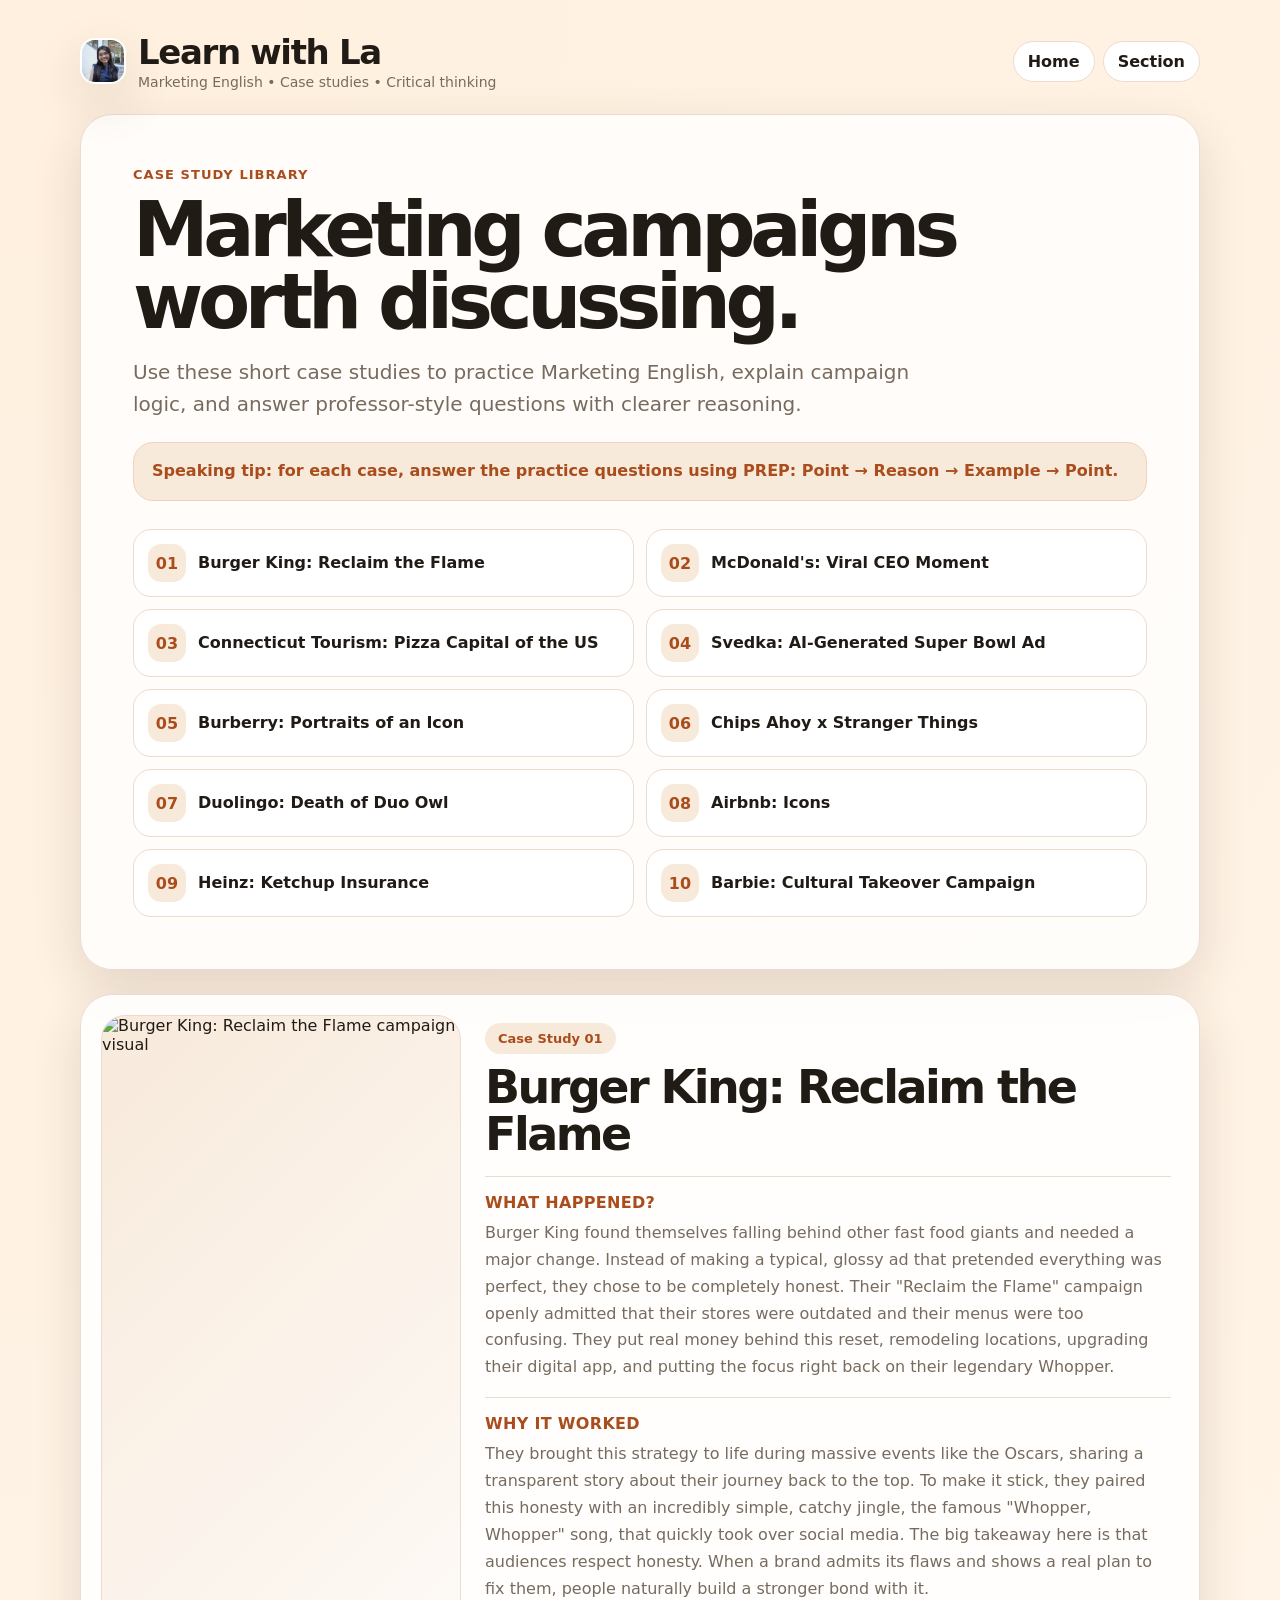
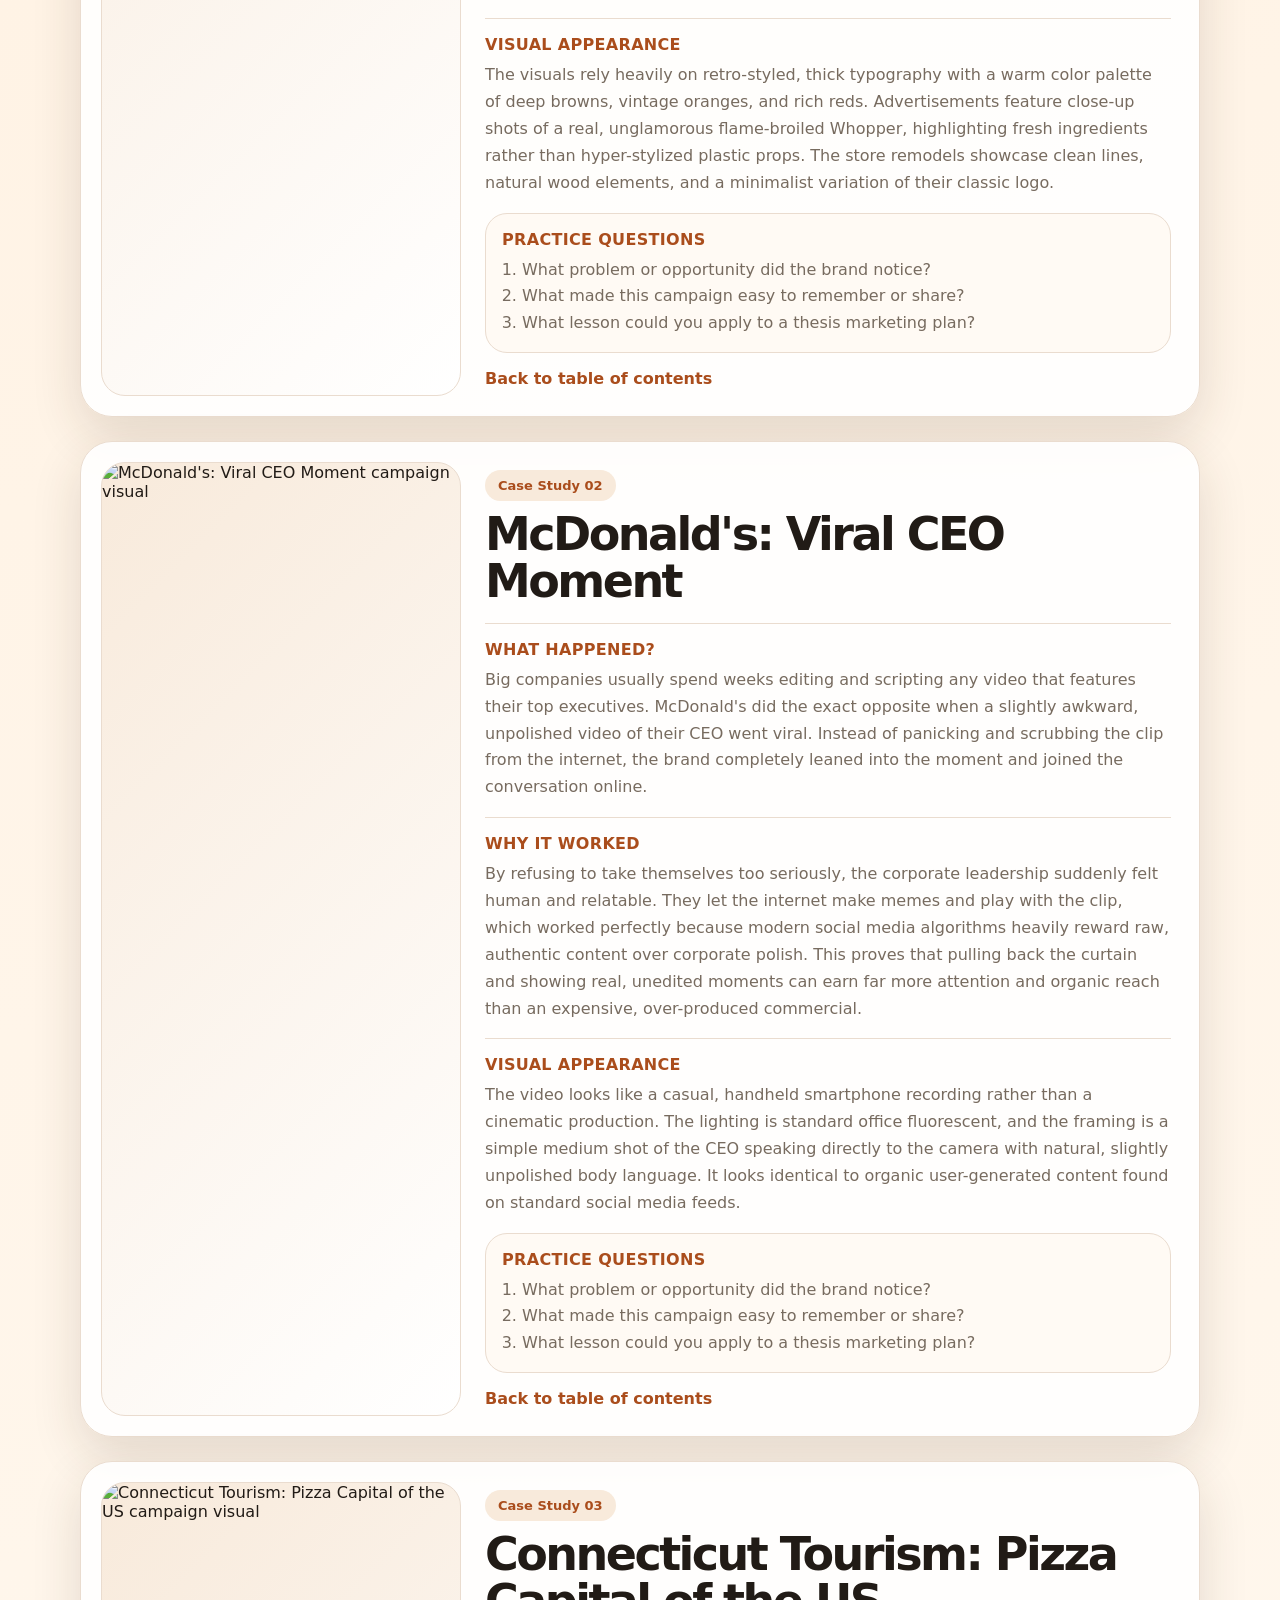
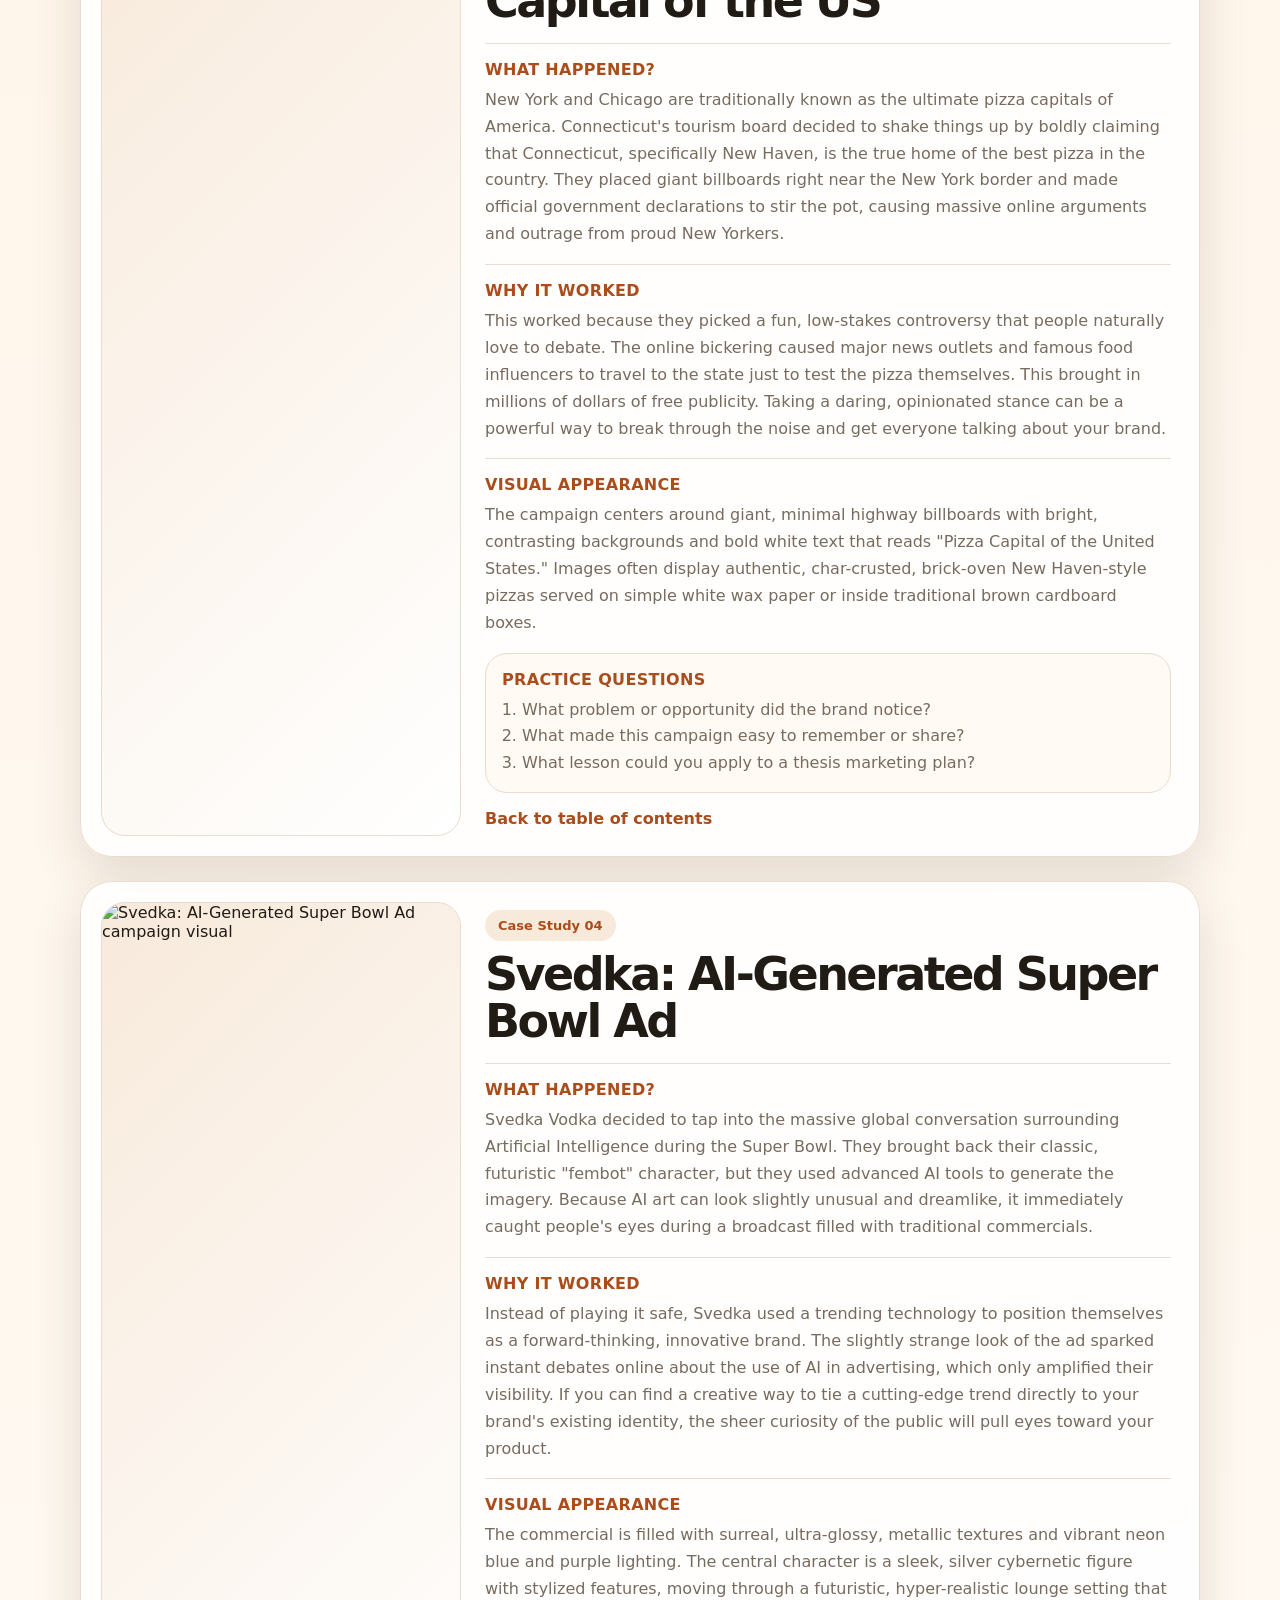
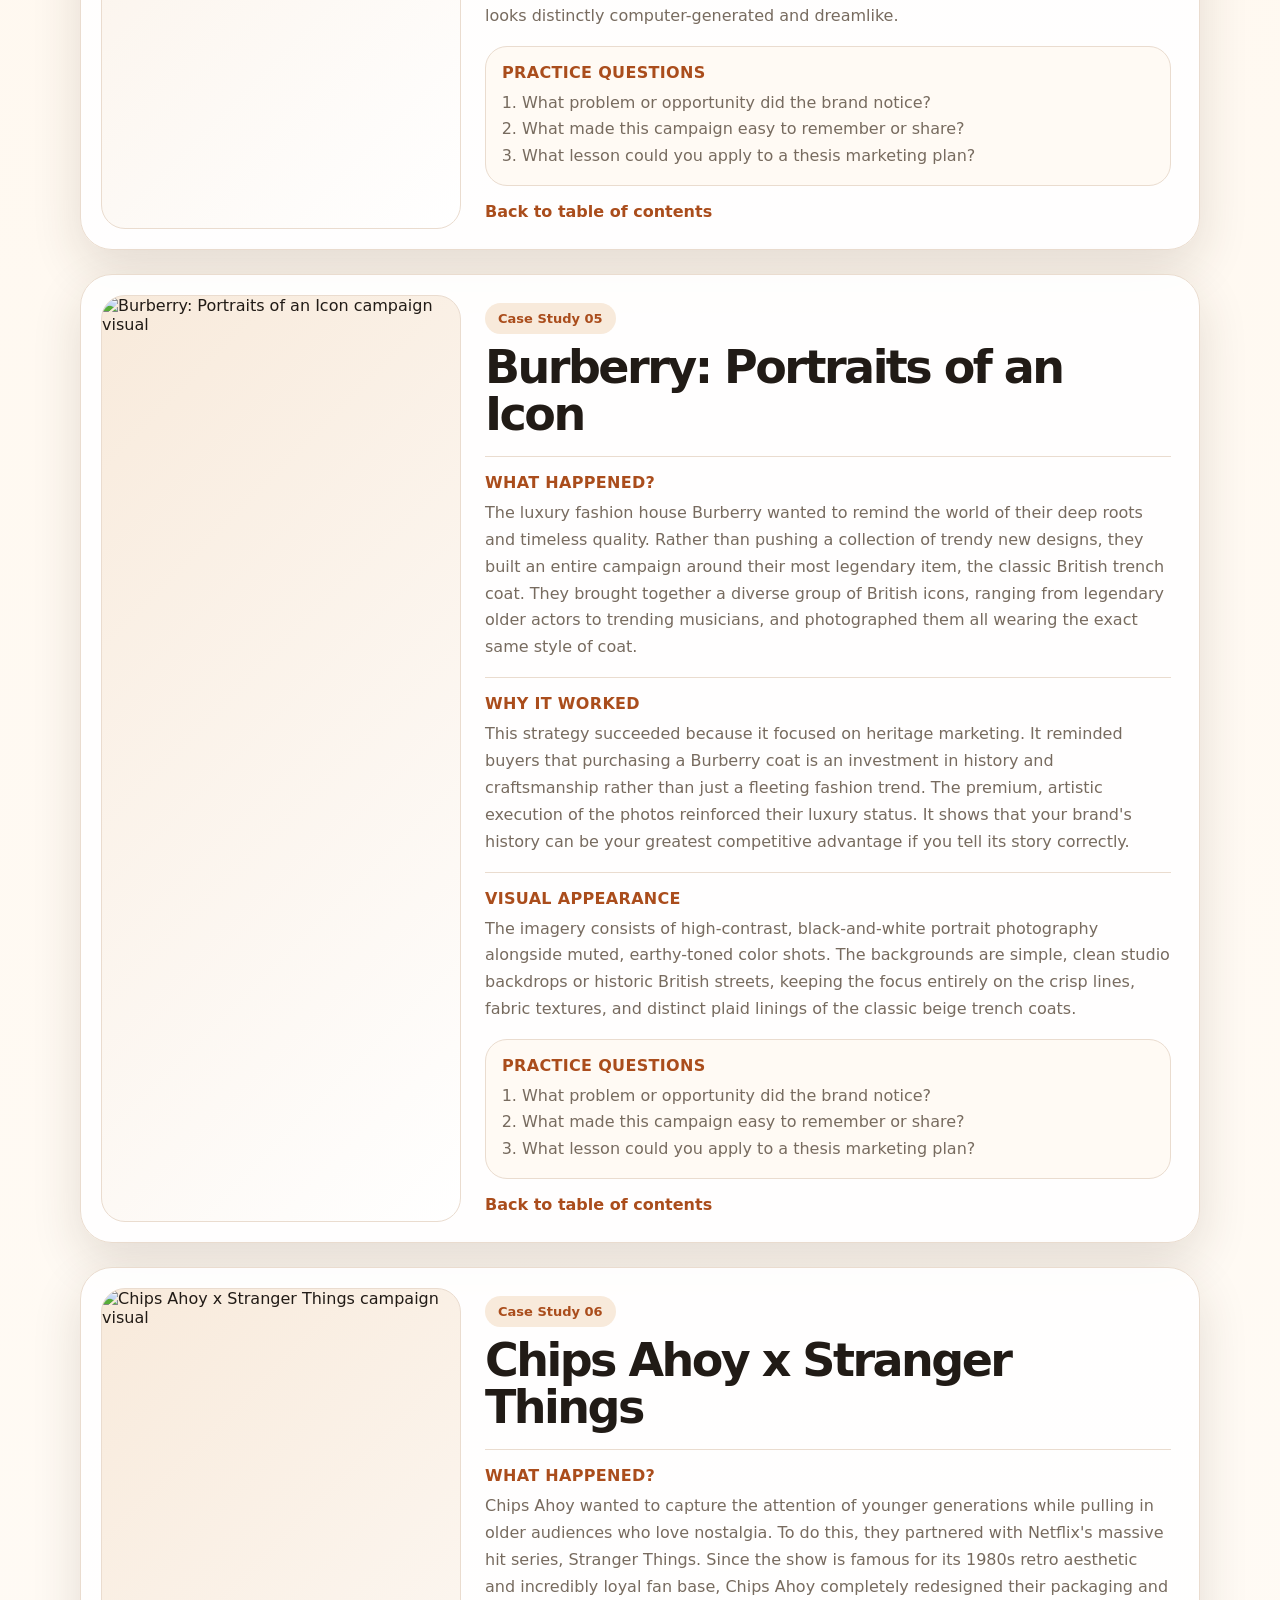
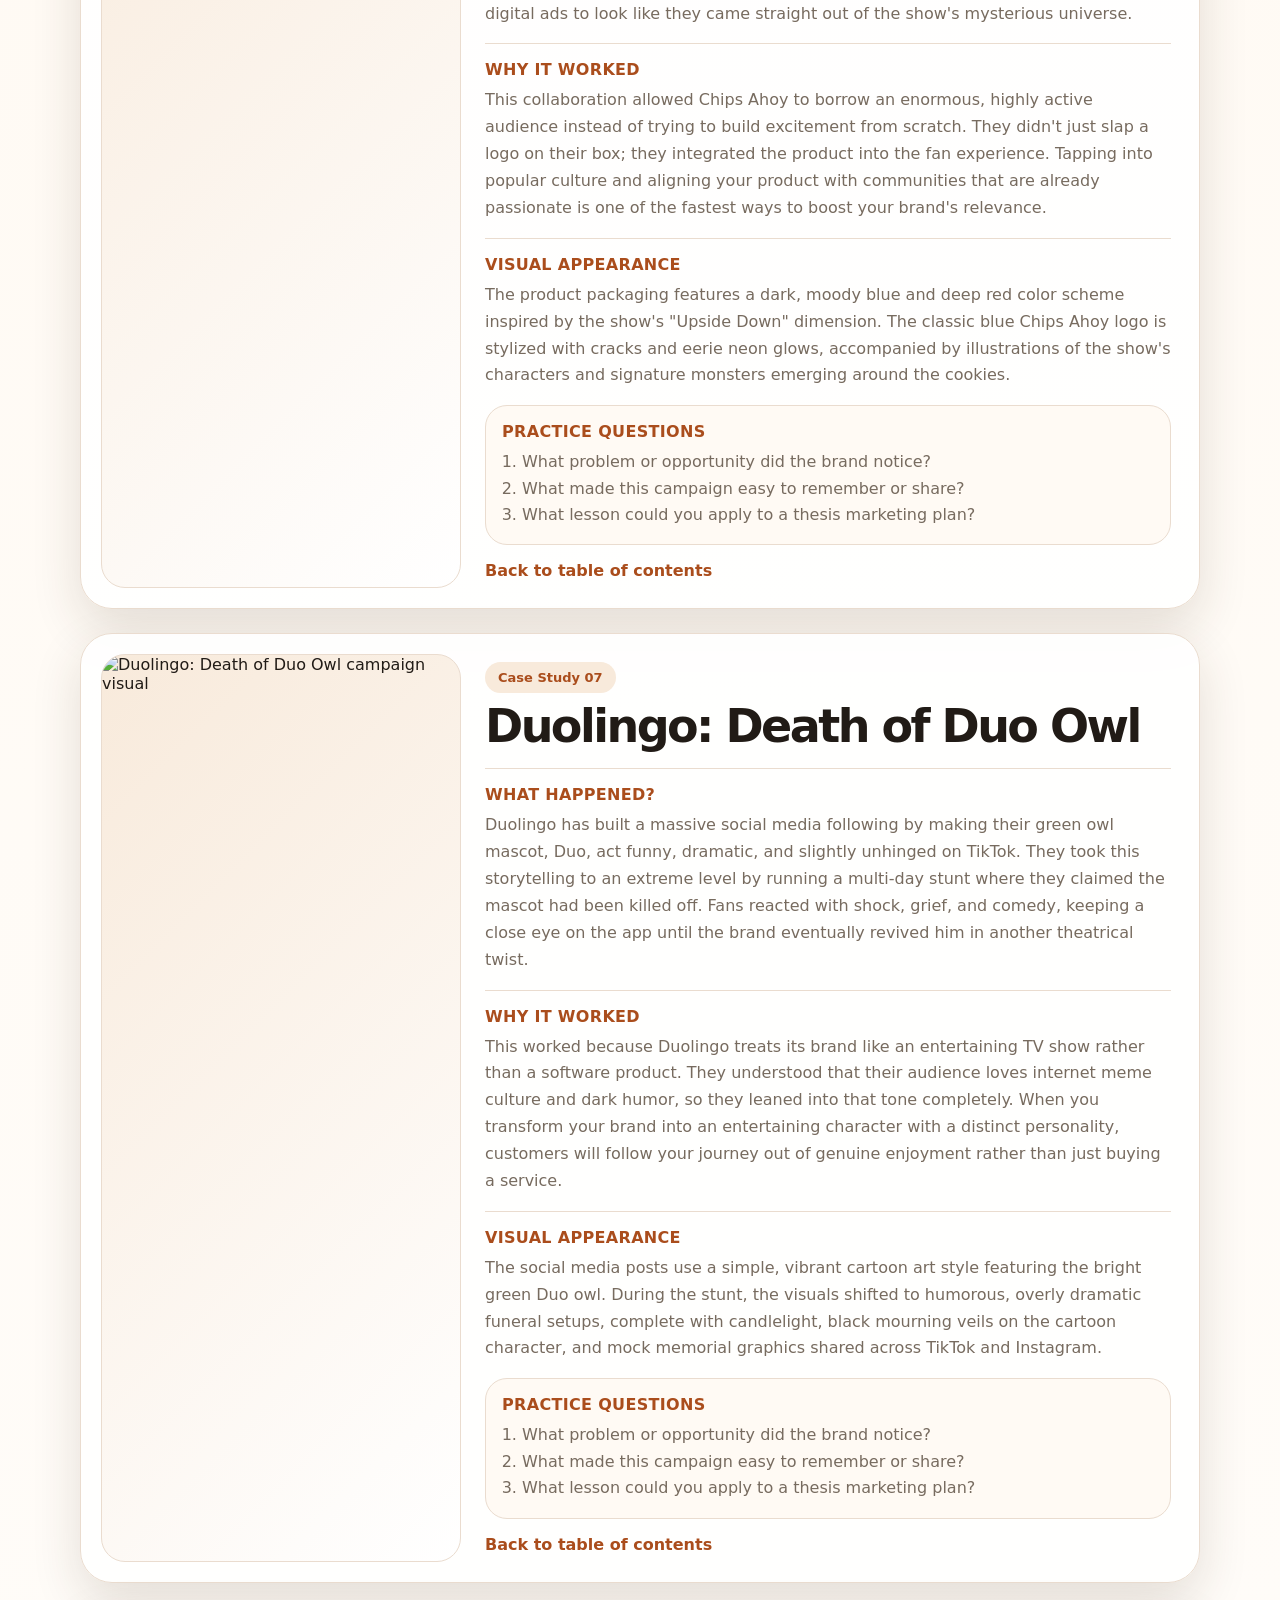
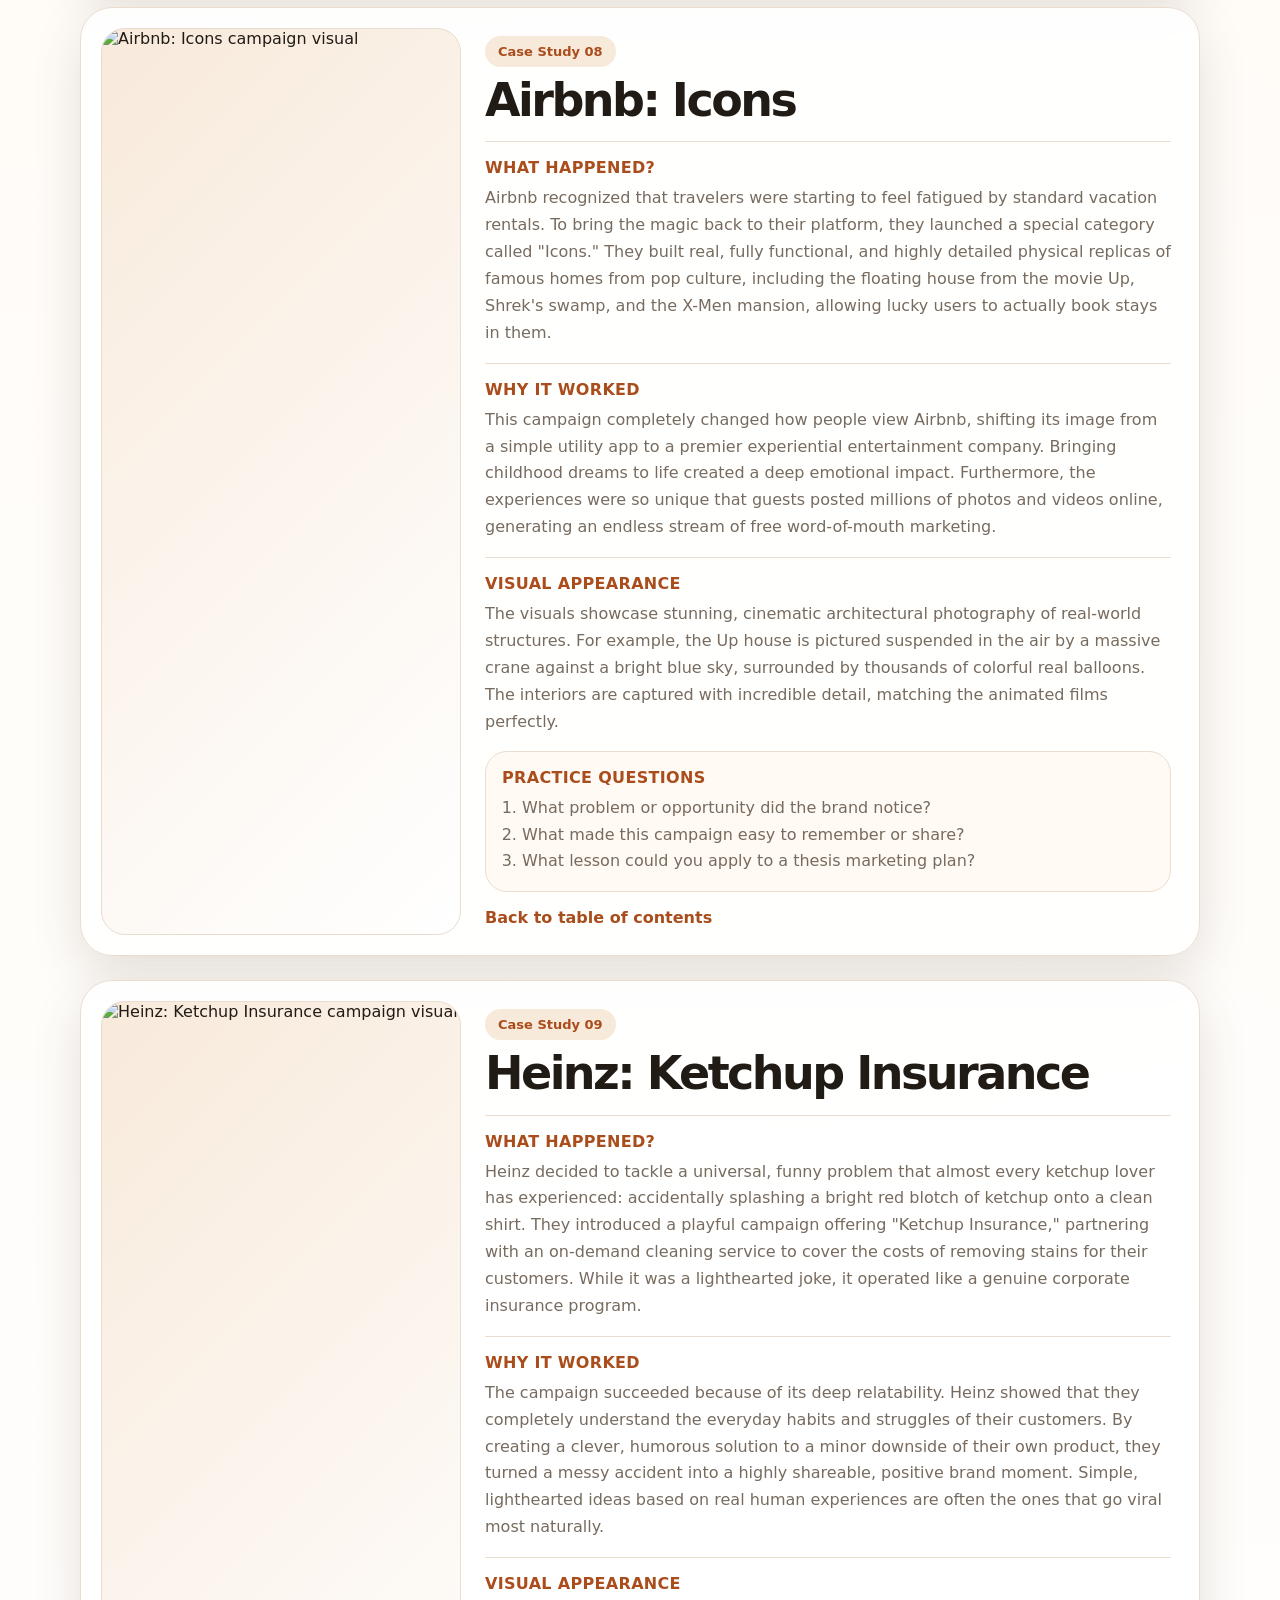
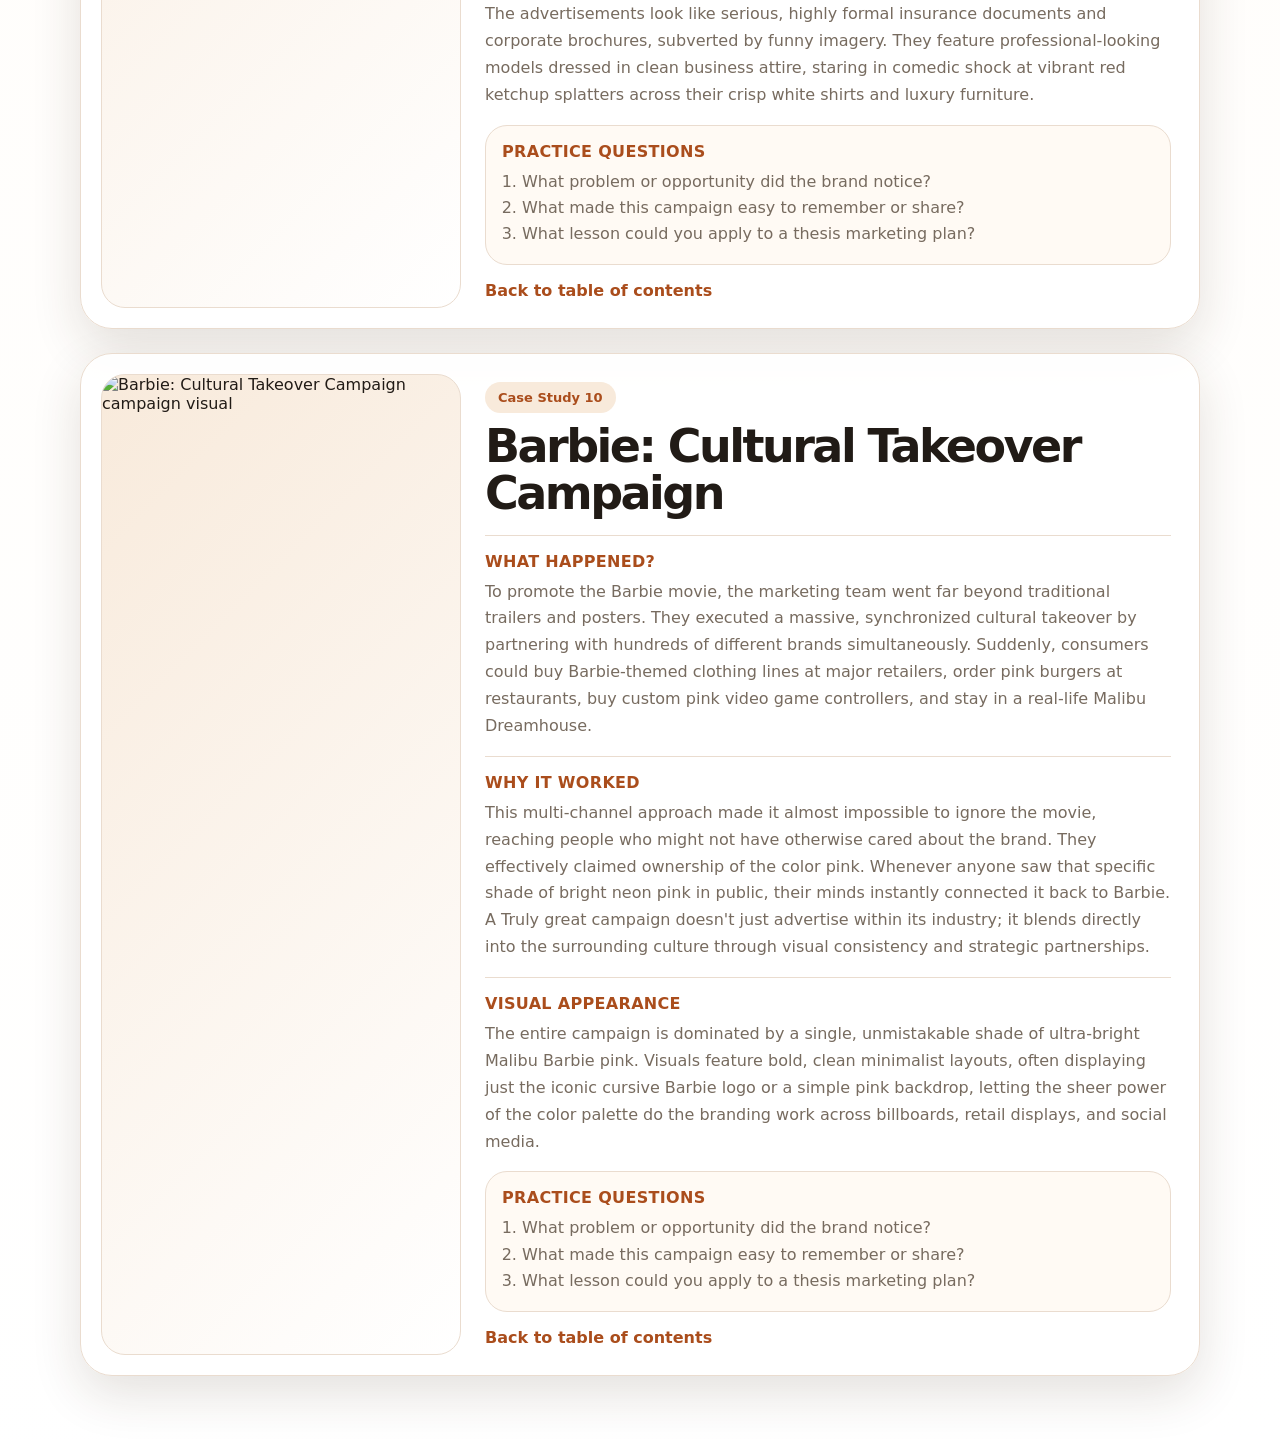
==== casestudy.html @ 6bad89d5 "Add files via upload" ====
<!DOCTYPE html>
<html lang="en">
<head>
  <meta charset="UTF-8" />
  <meta name="viewport" content="width=device-width, initial-scale=1.0" />
  <title>Marketing Campaign Case Studies | Learn with La</title>
  <meta name="description" content="Ten simple marketing campaign case studies for Marketing English, critical thinking, and thesis discussion practice." />
  <meta property="og:title" content="Marketing Campaign Case Studies" />
  <meta property="og:description" content="Ten simple marketing campaign case studies for Marketing English and thesis discussion practice." />
  <meta property="og:type" content="website" />
  <meta property="og:url" content="https://learnwithla.github.io/marketing-thesis-training/casestudy.html" />
  <meta property="og:image" content="https://learnwithla.github.io/marketing-thesis-training/og-image.png" />
  <meta name="twitter:card" content="summary_large_image" />
  <meta name="twitter:title" content="Marketing Campaign Case Studies" />
  <meta name="twitter:description" content="Ten simple marketing campaign case studies for Marketing English and thesis discussion practice." />
  <meta name="twitter:image" content="https://learnwithla.github.io/marketing-thesis-training/og-image.png" />
  <link rel="icon" href="la-logo.jpg" />
  <style>
    :root {
      --bg: #fff8ef;
      --card: #ffffff;
      --ink: #211b16;
      --muted: #776b5f;
      --line: #eadccf;
      --accent: #d96c2c;
      --accent-dark: #aa4d1c;
      --soft: #f8eadb;
      --purple: #7057c8;
      --shadow: 0 18px 50px rgba(63, 39, 20, 0.14);
      --radius: 26px;
    }
    * { box-sizing: border-box; }
    html { scroll-behavior: smooth; }
    body {
      margin: 0;
      font-family: Inter, ui-sans-serif, system-ui, -apple-system, BlinkMacSystemFont, "Segoe UI", sans-serif;
      background: radial-gradient(circle at top left, #fff0df 0, var(--bg) 38%, #ffffff 100%);
      color: var(--ink);
    }
    a { color: inherit; }
    .app { width: min(1120px, calc(100% - 32px)); margin: 0 auto; padding: 32px 0 64px; }
    .topbar { display: flex; align-items: center; justify-content: space-between; gap: 16px; margin-bottom: 24px; }
    .brand { display: flex; gap: 12px; align-items: center; }
    .logo { width: 42px; height: 42px; border-radius: 14px; background: var(--ink); color: #fff; display: grid; place-items: center; font-weight: 900; box-shadow: var(--shadow); }
    .logo-img { width: 46px; height: 46px; border-radius: 15px; object-fit: cover; display: block; box-shadow: var(--shadow); border: 2px solid #fff; background: var(--ink); }
    .brand h1 { margin: 0; font-size: clamp(22px, 4vw, 34px); letter-spacing: -0.04em; }
    .brand p { margin: 2px 0 0; color: var(--muted); font-size: 14px; }
    .case-nav { display: flex; align-items: center; gap: 8px; flex-wrap: wrap; justify-content: flex-end; }
    .nav-link { border: 1px solid var(--line); background: #fff; border-radius: 999px; padding: 10px 14px; text-decoration: none; color: var(--ink); font-weight: 700; }
    .nav-link:hover, .nav-link.active { border-color: var(--accent); color: var(--accent-dark); }
    .hero-card { background: rgba(255,255,255,.82); border: 1px solid var(--line); border-radius: 32px; padding: clamp(24px, 5vw, 52px); box-shadow: var(--shadow); margin-bottom: 24px; }
    .eyebrow { color: var(--accent-dark); font-weight: 900; text-transform: uppercase; letter-spacing: .08em; font-size: 13px; margin-bottom: 12px; }
    h1.page-title { margin: 0; font-size: clamp(40px, 7vw, 76px); line-height: .95; letter-spacing: -0.07em; }
    .subtitle { color: var(--muted); font-size: clamp(16px, 2vw, 20px); max-width: 820px; line-height: 1.6; margin: 18px 0 0; }
    .note { margin-top: 22px; background: var(--soft); color: var(--accent-dark); border: 1px solid #f0d3ba; border-radius: 20px; padding: 16px 18px; line-height: 1.55; font-weight: 650; }
    .toc { display: grid; grid-template-columns: repeat(2, minmax(0, 1fr)); gap: 12px; margin-top: 28px; }
    .toc-card { display: flex; gap: 12px; align-items: center; text-decoration: none; border: 1px solid var(--line); background: #fff; border-radius: 18px; padding: 14px; transition: transform .18s ease, border-color .18s ease, box-shadow .18s ease; }
    .toc-card:hover { transform: translateY(-3px); border-color: var(--accent); box-shadow: 0 12px 30px rgba(63, 39, 20, .10); }
    .toc-card span { width: 38px; height: 38px; border-radius: 13px; display: grid; place-items: center; color: var(--accent-dark); background: var(--soft); font-weight: 900; }
    .toc-card strong { line-height: 1.25; }
    .case-card { display: grid; grid-template-columns: 360px 1fr; gap: 24px; background: rgba(255,255,255,.9); border: 1px solid var(--line); border-radius: 32px; padding: 20px; box-shadow: var(--shadow); margin-top: 24px; scroll-margin-top: 24px; }
    .case-media { min-height: 260px; border-radius: 24px; background: linear-gradient(135deg, #f8eadb, #fff); border: 1px solid var(--line); overflow: hidden; display: grid; place-items: center; }
    .case-media img { width: 100%; height: 100%; object-fit: cover; display: block; }
    .case-content { padding: 8px 8px 8px 0; }
    .case-kicker { display: inline-flex; align-items: center; background: var(--soft); color: var(--accent-dark); border-radius: 999px; padding: 8px 13px; font-size: 13px; font-weight: 900; margin-bottom: 10px; }
    .case-content h2 { margin: 0 0 18px; font-size: clamp(28px, 4vw, 46px); letter-spacing: -0.055em; line-height: 1.02; }
    .case-content section { border-top: 1px solid var(--line); padding-top: 16px; margin-top: 16px; }
    .case-content h3 { margin: 0 0 8px; font-size: 16px; letter-spacing: .02em; text-transform: uppercase; color: var(--accent-dark); }
    .case-content p { margin: 0; color: var(--muted); line-height: 1.68; font-size: 16px; }
    .questions { background: #fffaf4; border: 1px solid var(--line); border-radius: 22px; padding: 16px !important; }
    .questions ol { margin: 0 0 0 20px; padding: 0; color: var(--muted); line-height: 1.65; }
    .back-top { display: inline-block; margin-top: 16px; color: var(--accent-dark); font-weight: 800; text-decoration: none; }
    .back-top:hover { text-decoration: underline; }
    @media (max-width: 860px) {
      .topbar { align-items: flex-start; flex-direction: column; }
      .toc { grid-template-columns: 1fr; }
      .case-card { grid-template-columns: 1fr; }
      .case-media { min-height: 220px; }
      .case-content { padding: 0; }
    }
  </style>
</head>
<body>
  <div class="app" id="top">
    <div class="topbar">
      <div class="brand">
        <img class="logo-img" src="la-logo.jpg" alt="La logo" />
        <div>
          <h1>Learn with La</h1>
          <p>Marketing English • Case studies • Critical thinking</p>
        </div>
      </div>
      <div class="case-nav"><a class="nav-link" href="index.html">Home</a><a class="nav-link" href="section.html">Section</a></div>
    </div>

    <header class="hero-card">
      <div class="eyebrow">Case Study Library</div>
      <h1 class="page-title">Marketing campaigns worth discussing.</h1>
      <p class="subtitle">Use these short case studies to practice Marketing English, explain campaign logic, and answer professor-style questions with clearer reasoning.</p>
      <div class="note">Speaking tip: for each case, answer the practice questions using PREP: Point → Reason → Example → Point.</div>
      <nav class="toc" aria-label="Table of contents">
        <a class="toc-card" href="#burger-king-reclaim-the-flame"><span>01</span><strong>Burger King: Reclaim the Flame</strong></a><a class="toc-card" href="#mcdonald-s-viral-ceo-moment"><span>02</span><strong>McDonald&#x27;s: Viral CEO Moment</strong></a><a class="toc-card" href="#connecticut-tourism-pizza-capital-of-the-us"><span>03</span><strong>Connecticut Tourism: Pizza Capital of the US</strong></a><a class="toc-card" href="#svedka-ai-generated-super-bowl-ad"><span>04</span><strong>Svedka: AI-Generated Super Bowl Ad</strong></a><a class="toc-card" href="#burberry-portraits-of-an-icon"><span>05</span><strong>Burberry: Portraits of an Icon</strong></a><a class="toc-card" href="#chips-ahoy-x-stranger-things"><span>06</span><strong>Chips Ahoy x Stranger Things</strong></a><a class="toc-card" href="#duolingo-death-of-duo-owl"><span>07</span><strong>Duolingo: Death of Duo Owl</strong></a><a class="toc-card" href="#airbnb-icons"><span>08</span><strong>Airbnb: Icons</strong></a><a class="toc-card" href="#heinz-ketchup-insurance"><span>09</span><strong>Heinz: Ketchup Insurance</strong></a><a class="toc-card" href="#barbie-cultural-takeover-campaign"><span>10</span><strong>Barbie: Cultural Takeover Campaign</strong></a>
      </nav>
    </header>

    <main>
      
      <article class="case-card" id="burger-king-reclaim-the-flame">
        <div class="case-media">
          <img src="https://static.wixstatic.com/media/9bd607_3e034d22c8484e8c9e5ded5b6905d4e5~mv2.png/v1/fill/w_474,h_632,al_c,q_85,usm_0.66_1.00_0.01,enc_avif,quality_auto/9bd607_3e034d22c8484e8c9e5ded5b6905d4e5~mv2.png" alt="Burger King: Reclaim the Flame campaign visual" loading="lazy" />
        </div>
        <div class="case-content">
          <div class="case-kicker">Case Study 01</div>
          <h2>Burger King: Reclaim the Flame</h2>
          <section>
            <h3>What happened?</h3>
            <p>Burger King found themselves falling behind other fast food giants and needed a major change. Instead of making a typical, glossy ad that pretended everything was perfect, they chose to be completely honest. Their &quot;Reclaim the Flame&quot; campaign openly admitted that their stores were outdated and their menus were too confusing. They put real money behind this reset, remodeling locations, upgrading their digital app, and putting the focus right back on their legendary Whopper.</p>
          </section>
          <section>
            <h3>Why it worked</h3>
            <p>They brought this strategy to life during massive events like the Oscars, sharing a transparent story about their journey back to the top. To make it stick, they paired this honesty with an incredibly simple, catchy jingle, the famous &quot;Whopper, Whopper&quot; song, that quickly took over social media. The big takeaway here is that audiences respect honesty. When a brand admits its flaws and shows a real plan to fix them, people naturally build a stronger bond with it.</p>
          </section>
          <section>
            <h3>Visual appearance</h3>
            <p>The visuals rely heavily on retro-styled, thick typography with a warm color palette of deep browns, vintage oranges, and rich reds. Advertisements feature close-up shots of a real, unglamorous flame-broiled Whopper, highlighting fresh ingredients rather than hyper-stylized plastic props. The store remodels showcase clean lines, natural wood elements, and a minimalist variation of their classic logo.</p>
          </section>
          <section class="questions">
            <h3>Practice questions</h3>
            <ol>
              <li>What problem or opportunity did the brand notice?</li>
              <li>What made this campaign easy to remember or share?</li>
              <li>What lesson could you apply to a thesis marketing plan?</li>
            </ol>
          </section>
          <a class="back-top" href="#top">Back to table of contents</a>
        </div>
      </article>
      <article class="case-card" id="mcdonald-s-viral-ceo-moment">
        <div class="case-media">
          <img src="https://static.wixstatic.com/media/9bd607_b5489eea7b0f424a9767c7ab7c6f0378~mv2.png/v1/fill/w_512,h_671,al_c,q_85,usm_0.66_1.00_0.01,enc_avif,quality_auto/9bd607_b5489eea7b0f424a9767c7ab7c6f0378~mv2.png" alt="McDonald&#x27;s: Viral CEO Moment campaign visual" loading="lazy" />
        </div>
        <div class="case-content">
          <div class="case-kicker">Case Study 02</div>
          <h2>McDonald&#x27;s: Viral CEO Moment</h2>
          <section>
            <h3>What happened?</h3>
            <p>Big companies usually spend weeks editing and scripting any video that features their top executives. McDonald&#x27;s did the exact opposite when a slightly awkward, unpolished video of their CEO went viral. Instead of panicking and scrubbing the clip from the internet, the brand completely leaned into the moment and joined the conversation online.</p>
          </section>
          <section>
            <h3>Why it worked</h3>
            <p>By refusing to take themselves too seriously, the corporate leadership suddenly felt human and relatable. They let the internet make memes and play with the clip, which worked perfectly because modern social media algorithms heavily reward raw, authentic content over corporate polish. This proves that pulling back the curtain and showing real, unedited moments can earn far more attention and organic reach than an expensive, over-produced commercial.</p>
          </section>
          <section>
            <h3>Visual appearance</h3>
            <p>The video looks like a casual, handheld smartphone recording rather than a cinematic production. The lighting is standard office fluorescent, and the framing is a simple medium shot of the CEO speaking directly to the camera with natural, slightly unpolished body language. It looks identical to organic user-generated content found on standard social media feeds.</p>
          </section>
          <section class="questions">
            <h3>Practice questions</h3>
            <ol>
              <li>What problem or opportunity did the brand notice?</li>
              <li>What made this campaign easy to remember or share?</li>
              <li>What lesson could you apply to a thesis marketing plan?</li>
            </ol>
          </section>
          <a class="back-top" href="#top">Back to table of contents</a>
        </div>
      </article>
      <article class="case-card" id="connecticut-tourism-pizza-capital-of-the-us">
        <div class="case-media">
          <img src="https://static.wixstatic.com/media/9bd607_d424ed3a9c1240b8ba54f7f78897ee02~mv2.png/v1/fill/w_455,h_683,al_c,q_85,usm_0.66_1.00_0.01,enc_avif,quality_auto/9bd607_d424ed3a9c1240b8ba54f7f78897ee02~mv2.png" alt="Connecticut Tourism: Pizza Capital of the US campaign visual" loading="lazy" />
        </div>
        <div class="case-content">
          <div class="case-kicker">Case Study 03</div>
          <h2>Connecticut Tourism: Pizza Capital of the US</h2>
          <section>
            <h3>What happened?</h3>
            <p>New York and Chicago are traditionally known as the ultimate pizza capitals of America. Connecticut&#x27;s tourism board decided to shake things up by boldly claiming that Connecticut, specifically New Haven, is the true home of the best pizza in the country. They placed giant billboards right near the New York border and made official government declarations to stir the pot, causing massive online arguments and outrage from proud New Yorkers.</p>
          </section>
          <section>
            <h3>Why it worked</h3>
            <p>This worked because they picked a fun, low-stakes controversy that people naturally love to debate. The online bickering caused major news outlets and famous food influencers to travel to the state just to test the pizza themselves. This brought in millions of dollars of free publicity. Taking a daring, opinionated stance can be a powerful way to break through the noise and get everyone talking about your brand.</p>
          </section>
          <section>
            <h3>Visual appearance</h3>
            <p>The campaign centers around giant, minimal highway billboards with bright, contrasting backgrounds and bold white text that reads &quot;Pizza Capital of the United States.&quot; Images often display authentic, char-crusted, brick-oven New Haven-style pizzas served on simple white wax paper or inside traditional brown cardboard boxes.</p>
          </section>
          <section class="questions">
            <h3>Practice questions</h3>
            <ol>
              <li>What problem or opportunity did the brand notice?</li>
              <li>What made this campaign easy to remember or share?</li>
              <li>What lesson could you apply to a thesis marketing plan?</li>
            </ol>
          </section>
          <a class="back-top" href="#top">Back to table of contents</a>
        </div>
      </article>
      <article class="case-card" id="svedka-ai-generated-super-bowl-ad">
        <div class="case-media">
          <img src="https://static.wixstatic.com/media/9bd607_92a177a9aaa1482ba098bcfe49cc2515~mv2.png/v1/fill/w_881,h_496,al_c,lg_1,q_90,enc_avif,quality_auto/9bd607_92a177a9aaa1482ba098bcfe49cc2515~mv2.png" alt="Svedka: AI-Generated Super Bowl Ad campaign visual" loading="lazy" />
        </div>
        <div class="case-content">
          <div class="case-kicker">Case Study 04</div>
          <h2>Svedka: AI-Generated Super Bowl Ad</h2>
          <section>
            <h3>What happened?</h3>
            <p>Svedka Vodka decided to tap into the massive global conversation surrounding Artificial Intelligence during the Super Bowl. They brought back their classic, futuristic &quot;fembot&quot; character, but they used advanced AI tools to generate the imagery. Because AI art can look slightly unusual and dreamlike, it immediately caught people&#x27;s eyes during a broadcast filled with traditional commercials.</p>
          </section>
          <section>
            <h3>Why it worked</h3>
            <p>Instead of playing it safe, Svedka used a trending technology to position themselves as a forward-thinking, innovative brand. The slightly strange look of the ad sparked instant debates online about the use of AI in advertising, which only amplified their visibility. If you can find a creative way to tie a cutting-edge trend directly to your brand&#x27;s existing identity, the sheer curiosity of the public will pull eyes toward your product.</p>
          </section>
          <section>
            <h3>Visual appearance</h3>
            <p>The commercial is filled with surreal, ultra-glossy, metallic textures and vibrant neon blue and purple lighting. The central character is a sleek, silver cybernetic figure with stylized features, moving through a futuristic, hyper-realistic lounge setting that looks distinctly computer-generated and dreamlike.</p>
          </section>
          <section class="questions">
            <h3>Practice questions</h3>
            <ol>
              <li>What problem or opportunity did the brand notice?</li>
              <li>What made this campaign easy to remember or share?</li>
              <li>What lesson could you apply to a thesis marketing plan?</li>
            </ol>
          </section>
          <a class="back-top" href="#top">Back to table of contents</a>
        </div>
      </article>
      <article class="case-card" id="burberry-portraits-of-an-icon">
        <div class="case-media">
          <img src="https://static.wixstatic.com/media/9bd607_2baaeb547e794599b64c96c889e31d3c~mv2.png/v1/fill/w_504,h_408,al_c,q_85,usm_0.66_1.00_0.01,enc_avif,quality_auto/9bd607_2baaeb547e794599b64c96c889e31d3c~mv2.png" alt="Burberry: Portraits of an Icon campaign visual" loading="lazy" />
        </div>
        <div class="case-content">
          <div class="case-kicker">Case Study 05</div>
          <h2>Burberry: Portraits of an Icon</h2>
          <section>
            <h3>What happened?</h3>
            <p>The luxury fashion house Burberry wanted to remind the world of their deep roots and timeless quality. Rather than pushing a collection of trendy new designs, they built an entire campaign around their most legendary item, the classic British trench coat. They brought together a diverse group of British icons, ranging from legendary older actors to trending musicians, and photographed them all wearing the exact same style of coat.</p>
          </section>
          <section>
            <h3>Why it worked</h3>
            <p>This strategy succeeded because it focused on heritage marketing. It reminded buyers that purchasing a Burberry coat is an investment in history and craftsmanship rather than just a fleeting fashion trend. The premium, artistic execution of the photos reinforced their luxury status. It shows that your brand&#x27;s history can be your greatest competitive advantage if you tell its story correctly.</p>
          </section>
          <section>
            <h3>Visual appearance</h3>
            <p>The imagery consists of high-contrast, black-and-white portrait photography alongside muted, earthy-toned color shots. The backgrounds are simple, clean studio backdrops or historic British streets, keeping the focus entirely on the crisp lines, fabric textures, and distinct plaid linings of the classic beige trench coats.</p>
          </section>
          <section class="questions">
            <h3>Practice questions</h3>
            <ol>
              <li>What problem or opportunity did the brand notice?</li>
              <li>What made this campaign easy to remember or share?</li>
              <li>What lesson could you apply to a thesis marketing plan?</li>
            </ol>
          </section>
          <a class="back-top" href="#top">Back to table of contents</a>
        </div>
      </article>
      <article class="case-card" id="chips-ahoy-x-stranger-things">
        <div class="case-media">
          <img src="https://static.wixstatic.com/media/9bd607_c0749e96033043d1a2f54285d5bd84da~mv2.png/v1/fill/w_446,h_591,al_c,q_85,usm_0.66_1.00_0.01,enc_avif,quality_auto/9bd607_c0749e96033043d1a2f54285d5bd84da~mv2.png" alt="Chips Ahoy x Stranger Things campaign visual" loading="lazy" />
        </div>
        <div class="case-content">
          <div class="case-kicker">Case Study 06</div>
          <h2>Chips Ahoy x Stranger Things</h2>
          <section>
            <h3>What happened?</h3>
            <p>Chips Ahoy wanted to capture the attention of younger generations while pulling in older audiences who love nostalgia. To do this, they partnered with Netflix&#x27;s massive hit series, Stranger Things. Since the show is famous for its 1980s retro aesthetic and incredibly loyal fan base, Chips Ahoy completely redesigned their packaging and digital ads to look like they came straight out of the show&#x27;s mysterious universe.</p>
          </section>
          <section>
            <h3>Why it worked</h3>
            <p>This collaboration allowed Chips Ahoy to borrow an enormous, highly active audience instead of trying to build excitement from scratch. They didn&#x27;t just slap a logo on their box; they integrated the product into the fan experience. Tapping into popular culture and aligning your product with communities that are already passionate is one of the fastest ways to boost your brand&#x27;s relevance.</p>
          </section>
          <section>
            <h3>Visual appearance</h3>
            <p>The product packaging features a dark, moody blue and deep red color scheme inspired by the show&#x27;s &quot;Upside Down&quot; dimension. The classic blue Chips Ahoy logo is stylized with cracks and eerie neon glows, accompanied by illustrations of the show&#x27;s characters and signature monsters emerging around the cookies.</p>
          </section>
          <section class="questions">
            <h3>Practice questions</h3>
            <ol>
              <li>What problem or opportunity did the brand notice?</li>
              <li>What made this campaign easy to remember or share?</li>
              <li>What lesson could you apply to a thesis marketing plan?</li>
            </ol>
          </section>
          <a class="back-top" href="#top">Back to table of contents</a>
        </div>
      </article>
      <article class="case-card" id="duolingo-death-of-duo-owl">
        <div class="case-media">
          <img src="https://static.wixstatic.com/media/9bd607_1cb5e82962ca4cb7bb7222e24132f51f~mv2.png/v1/fill/w_455,h_660,al_c,q_85,usm_0.66_1.00_0.01,enc_avif,quality_auto/9bd607_1cb5e82962ca4cb7bb7222e24132f51f~mv2.png" alt="Duolingo: Death of Duo Owl campaign visual" loading="lazy" />
        </div>
        <div class="case-content">
          <div class="case-kicker">Case Study 07</div>
          <h2>Duolingo: Death of Duo Owl</h2>
          <section>
            <h3>What happened?</h3>
            <p>Duolingo has built a massive social media following by making their green owl mascot, Duo, act funny, dramatic, and slightly unhinged on TikTok. They took this storytelling to an extreme level by running a multi-day stunt where they claimed the mascot had been killed off. Fans reacted with shock, grief, and comedy, keeping a close eye on the app until the brand eventually revived him in another theatrical twist.</p>
          </section>
          <section>
            <h3>Why it worked</h3>
            <p>This worked because Duolingo treats its brand like an entertaining TV show rather than a software product. They understood that their audience loves internet meme culture and dark humor, so they leaned into that tone completely. When you transform your brand into an entertaining character with a distinct personality, customers will follow your journey out of genuine enjoyment rather than just buying a service.</p>
          </section>
          <section>
            <h3>Visual appearance</h3>
            <p>The social media posts use a simple, vibrant cartoon art style featuring the bright green Duo owl. During the stunt, the visuals shifted to humorous, overly dramatic funeral setups, complete with candlelight, black mourning veils on the cartoon character, and mock memorial graphics shared across TikTok and Instagram.</p>
          </section>
          <section class="questions">
            <h3>Practice questions</h3>
            <ol>
              <li>What problem or opportunity did the brand notice?</li>
              <li>What made this campaign easy to remember or share?</li>
              <li>What lesson could you apply to a thesis marketing plan?</li>
            </ol>
          </section>
          <a class="back-top" href="#top">Back to table of contents</a>
        </div>
      </article>
      <article class="case-card" id="airbnb-icons">
        <div class="case-media">
          <img src="https://static.wixstatic.com/media/9bd607_1e3b455929ff4271a59db5ae59b9e37d~mv2.png/v1/fill/w_779,h_510,al_c,q_90,usm_0.66_1.00_0.01,enc_avif,quality_auto/9bd607_1e3b455929ff4271a59db5ae59b9e37d~mv2.png" alt="Airbnb: Icons campaign visual" loading="lazy" />
        </div>
        <div class="case-content">
          <div class="case-kicker">Case Study 08</div>
          <h2>Airbnb: Icons</h2>
          <section>
            <h3>What happened?</h3>
            <p>Airbnb recognized that travelers were starting to feel fatigued by standard vacation rentals. To bring the magic back to their platform, they launched a special category called &quot;Icons.&quot; They built real, fully functional, and highly detailed physical replicas of famous homes from pop culture, including the floating house from the movie Up, Shrek&#x27;s swamp, and the X-Men mansion, allowing lucky users to actually book stays in them.</p>
          </section>
          <section>
            <h3>Why it worked</h3>
            <p>This campaign completely changed how people view Airbnb, shifting its image from a simple utility app to a premier experiential entertainment company. Bringing childhood dreams to life created a deep emotional impact. Furthermore, the experiences were so unique that guests posted millions of photos and videos online, generating an endless stream of free word-of-mouth marketing.</p>
          </section>
          <section>
            <h3>Visual appearance</h3>
            <p>The visuals showcase stunning, cinematic architectural photography of real-world structures. For example, the Up house is pictured suspended in the air by a massive crane against a bright blue sky, surrounded by thousands of colorful real balloons. The interiors are captured with incredible detail, matching the animated films perfectly.</p>
          </section>
          <section class="questions">
            <h3>Practice questions</h3>
            <ol>
              <li>What problem or opportunity did the brand notice?</li>
              <li>What made this campaign easy to remember or share?</li>
              <li>What lesson could you apply to a thesis marketing plan?</li>
            </ol>
          </section>
          <a class="back-top" href="#top">Back to table of contents</a>
        </div>
      </article>
      <article class="case-card" id="heinz-ketchup-insurance">
        <div class="case-media">
          <img src="https://static.wixstatic.com/media/9bd607_ba6e8fc095284f6a9e0c64c7e584cb79~mv2.png/v1/fill/w_693,h_363,al_c,q_85,usm_0.66_1.00_0.01,enc_avif,quality_auto/9bd607_ba6e8fc095284f6a9e0c64c7e584cb79~mv2.png" alt="Heinz: Ketchup Insurance campaign visual" loading="lazy" />
        </div>
        <div class="case-content">
          <div class="case-kicker">Case Study 09</div>
          <h2>Heinz: Ketchup Insurance</h2>
          <section>
            <h3>What happened?</h3>
            <p>Heinz decided to tackle a universal, funny problem that almost every ketchup lover has experienced: accidentally splashing a bright red blotch of ketchup onto a clean shirt. They introduced a playful campaign offering &quot;Ketchup Insurance,&quot; partnering with an on-demand cleaning service to cover the costs of removing stains for their customers. While it was a lighthearted joke, it operated like a genuine corporate insurance program.</p>
          </section>
          <section>
            <h3>Why it worked</h3>
            <p>The campaign succeeded because of its deep relatability. Heinz showed that they completely understand the everyday habits and struggles of their customers. By creating a clever, humorous solution to a minor downside of their own product, they turned a messy accident into a highly shareable, positive brand moment. Simple, lighthearted ideas based on real human experiences are often the ones that go viral most naturally.</p>
          </section>
          <section>
            <h3>Visual appearance</h3>
            <p>The advertisements look like serious, highly formal insurance documents and corporate brochures, subverted by funny imagery. They feature professional-looking models dressed in clean business attire, staring in comedic shock at vibrant red ketchup splatters across their crisp white shirts and luxury furniture.</p>
          </section>
          <section class="questions">
            <h3>Practice questions</h3>
            <ol>
              <li>What problem or opportunity did the brand notice?</li>
              <li>What made this campaign easy to remember or share?</li>
              <li>What lesson could you apply to a thesis marketing plan?</li>
            </ol>
          </section>
          <a class="back-top" href="#top">Back to table of contents</a>
        </div>
      </article>
      <article class="case-card" id="barbie-cultural-takeover-campaign">
        <div class="case-media">
          <img src="https://static.wixstatic.com/media/9bd607_5ccb51b8364d4b81b0f8bb71f21a9d54~mv2.png/v1/fill/w_453,h_603,al_c,q_85,usm_0.66_1.00_0.01,enc_avif,quality_auto/9bd607_5ccb51b8364d4b81b0f8bb71f21a9d54~mv2.png" alt="Barbie: Cultural Takeover Campaign campaign visual" loading="lazy" />
        </div>
        <div class="case-content">
          <div class="case-kicker">Case Study 10</div>
          <h2>Barbie: Cultural Takeover Campaign</h2>
          <section>
            <h3>What happened?</h3>
            <p>To promote the Barbie movie, the marketing team went far beyond traditional trailers and posters. They executed a massive, synchronized cultural takeover by partnering with hundreds of different brands simultaneously. Suddenly, consumers could buy Barbie-themed clothing lines at major retailers, order pink burgers at restaurants, buy custom pink video game controllers, and stay in a real-life Malibu Dreamhouse.</p>
          </section>
          <section>
            <h3>Why it worked</h3>
            <p>This multi-channel approach made it almost impossible to ignore the movie, reaching people who might not have otherwise cared about the brand. They effectively claimed ownership of the color pink. Whenever anyone saw that specific shade of bright neon pink in public, their minds instantly connected it back to Barbie. A Truly great campaign doesn&#x27;t just advertise within its industry; it blends directly into the surrounding culture through visual consistency and strategic partnerships.</p>
          </section>
          <section>
            <h3>Visual appearance</h3>
            <p>The entire campaign is dominated by a single, unmistakable shade of ultra-bright Malibu Barbie pink. Visuals feature bold, clean minimalist layouts, often displaying just the iconic cursive Barbie logo or a simple pink backdrop, letting the sheer power of the color palette do the branding work across billboards, retail displays, and social media.</p>
          </section>
          <section class="questions">
            <h3>Practice questions</h3>
            <ol>
              <li>What problem or opportunity did the brand notice?</li>
              <li>What made this campaign easy to remember or share?</li>
              <li>What lesson could you apply to a thesis marketing plan?</li>
            </ol>
          </section>
          <a class="back-top" href="#top">Back to table of contents</a>
        </div>
      </article>
    </main>
  </div>
</body>
</html>
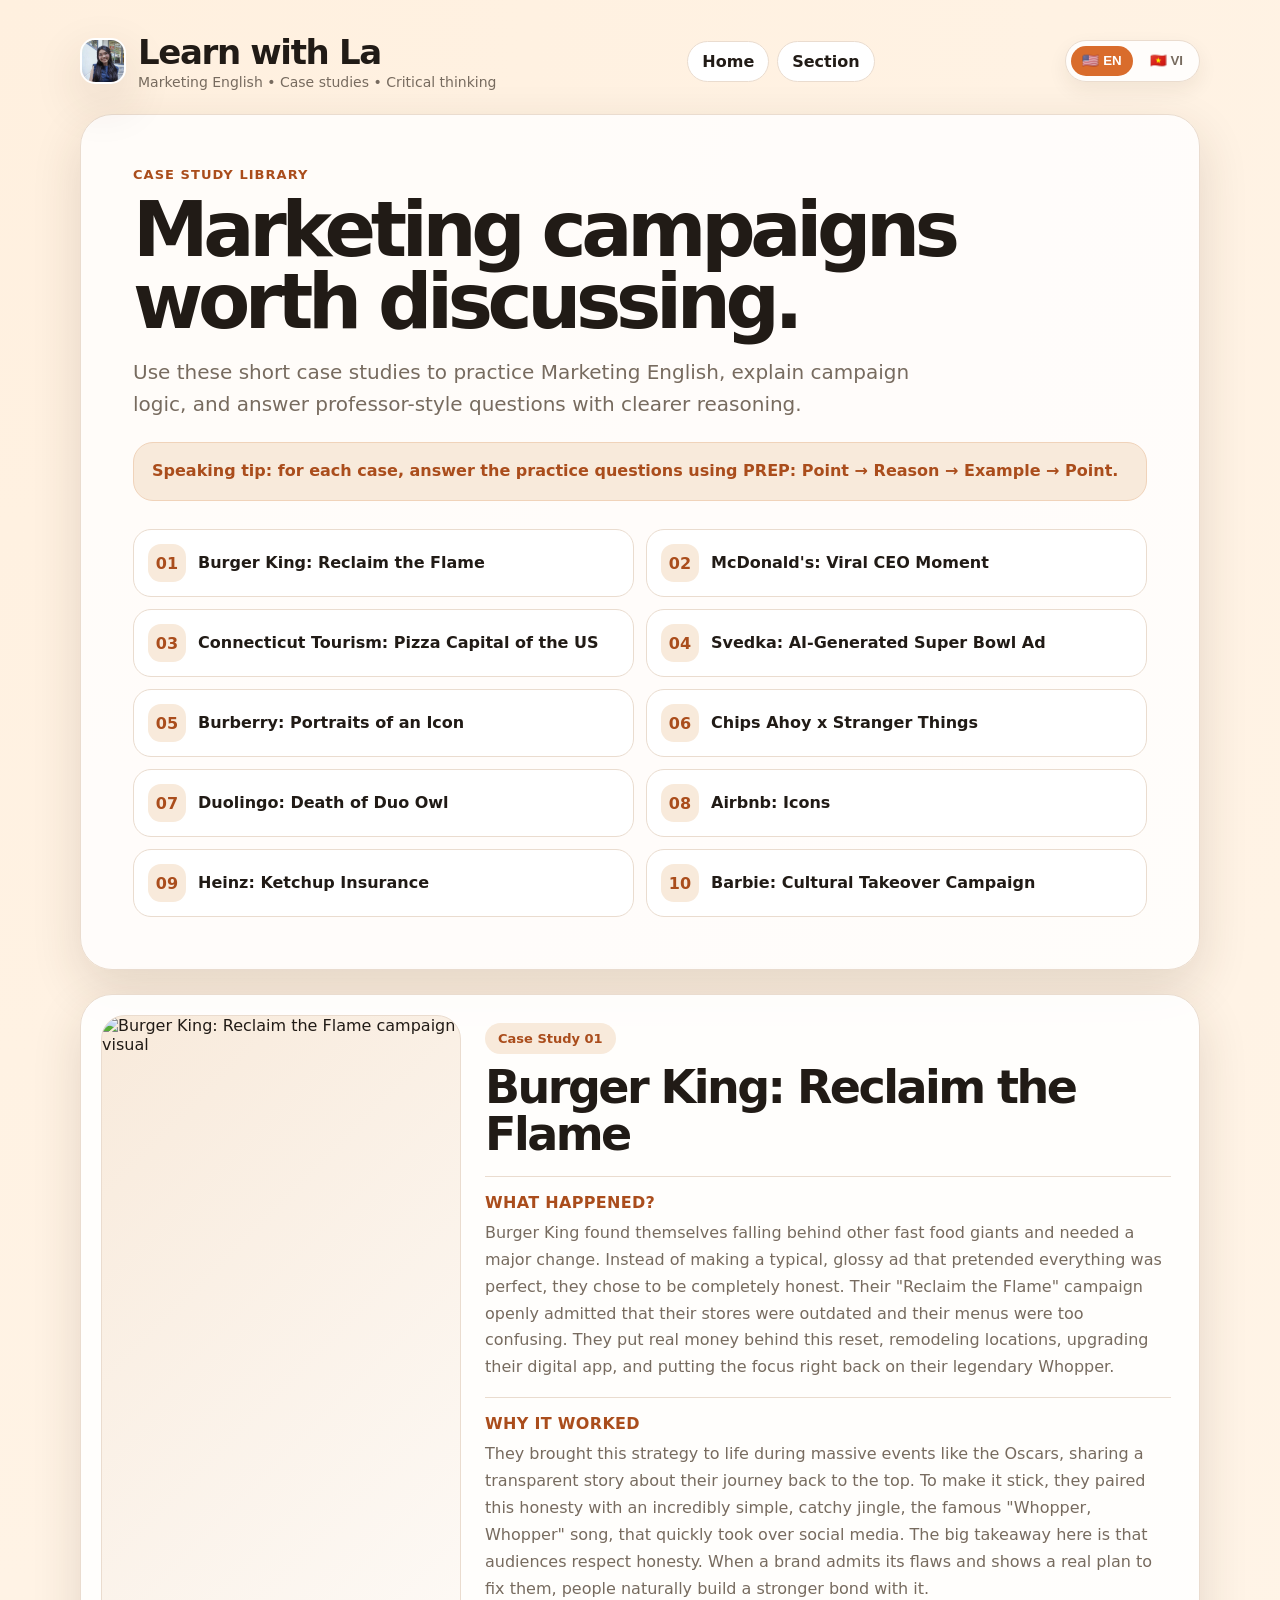
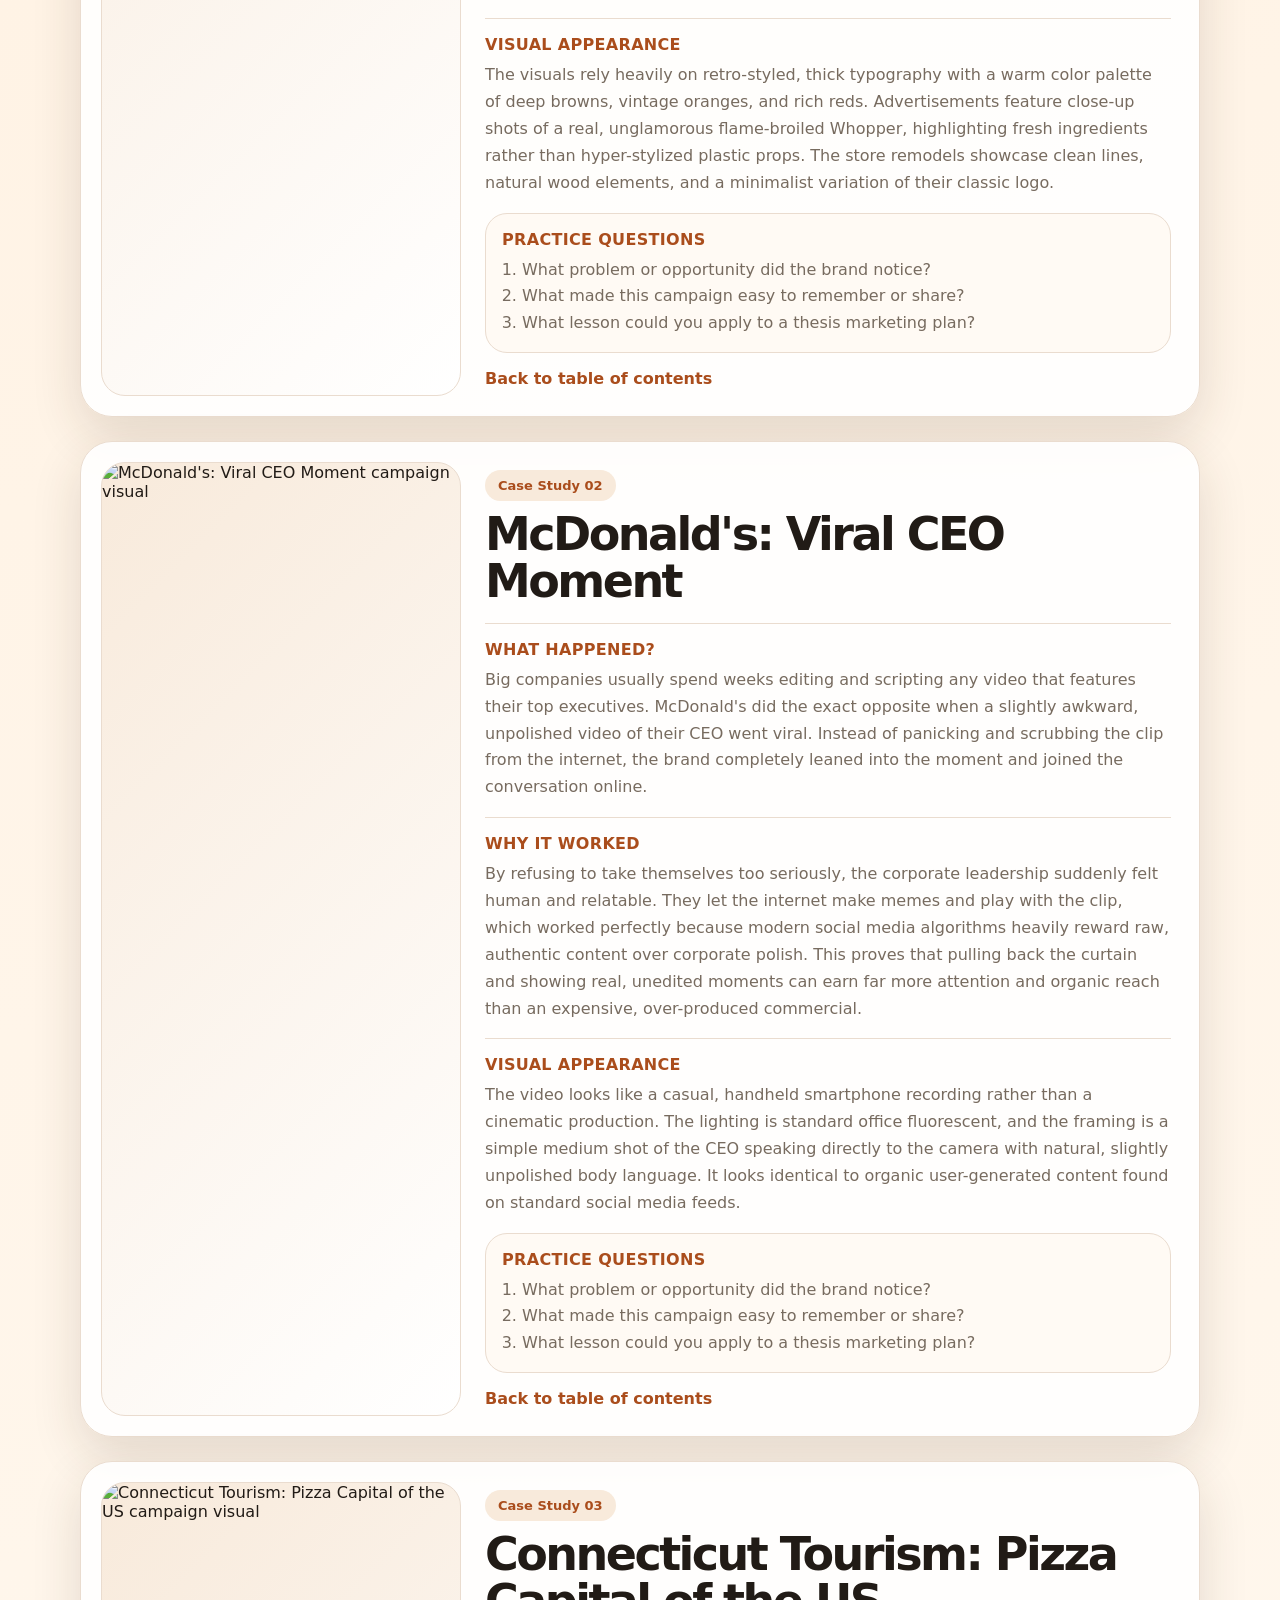
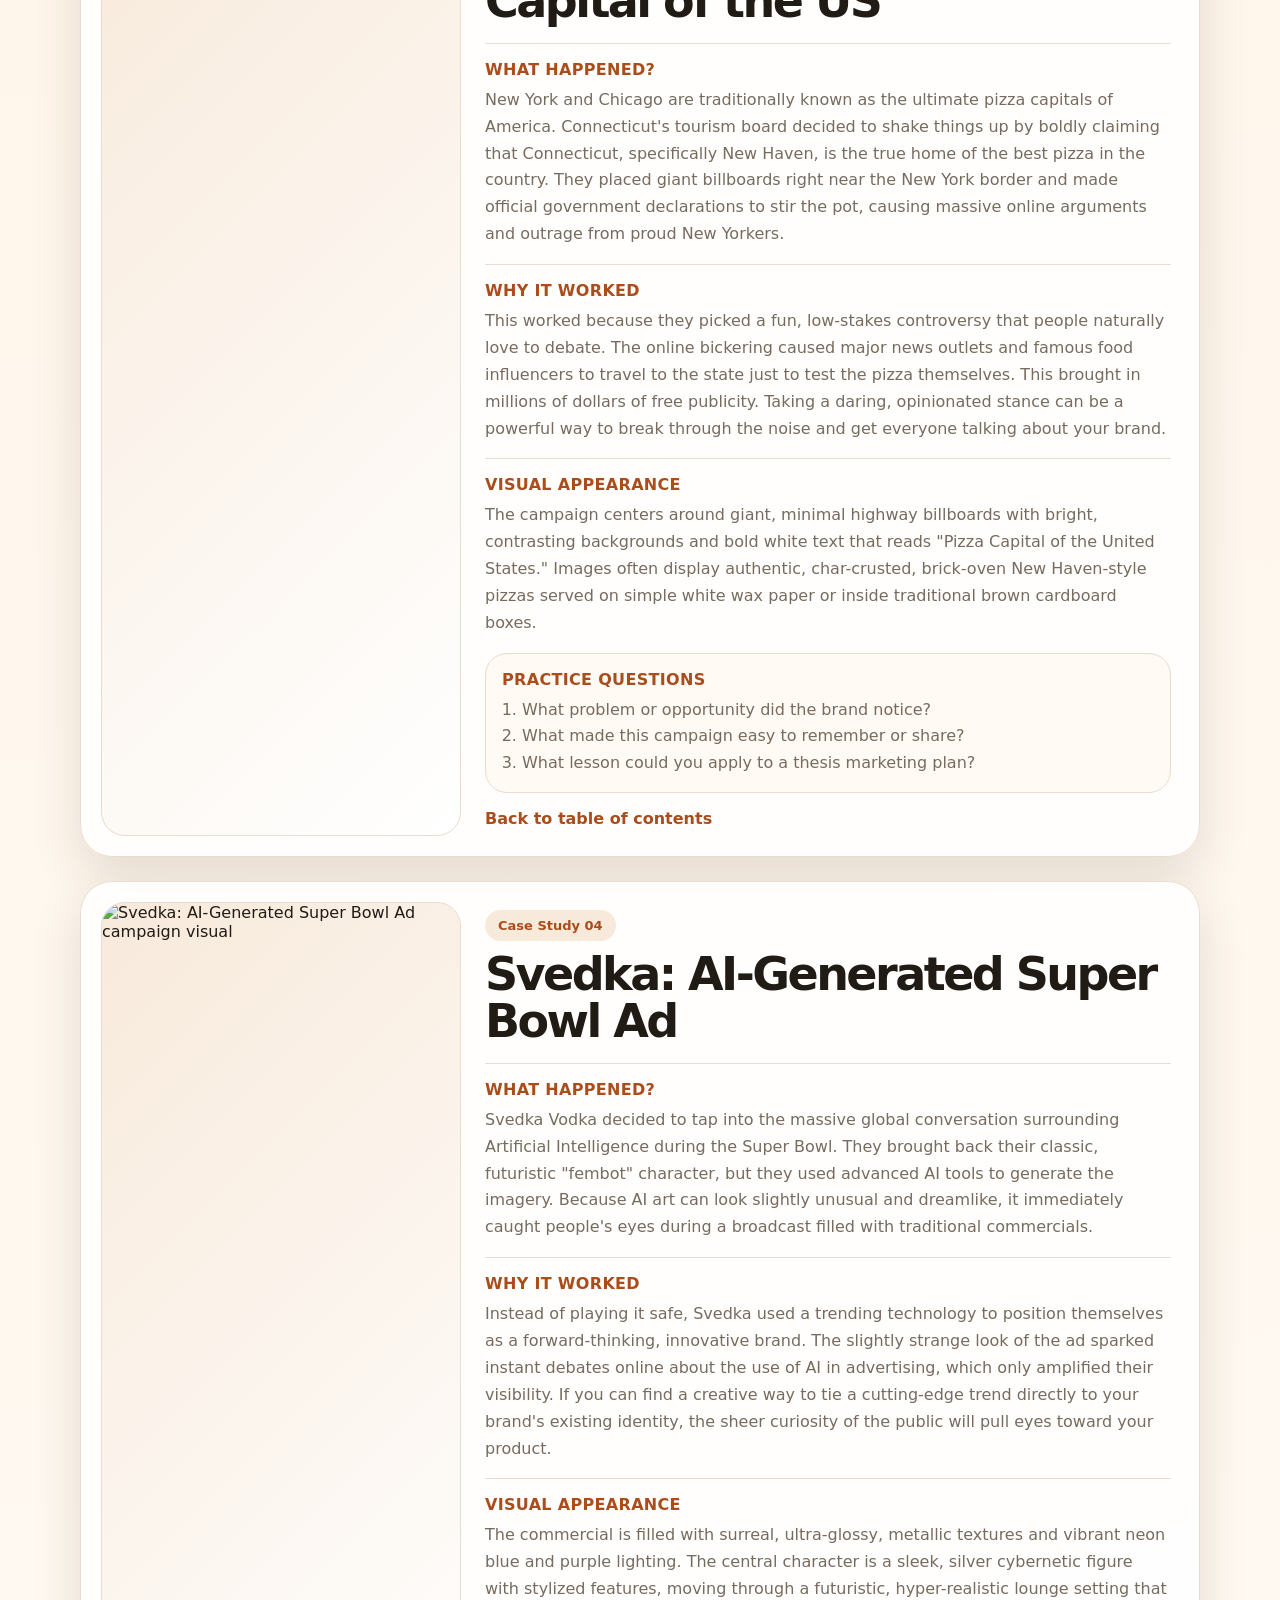
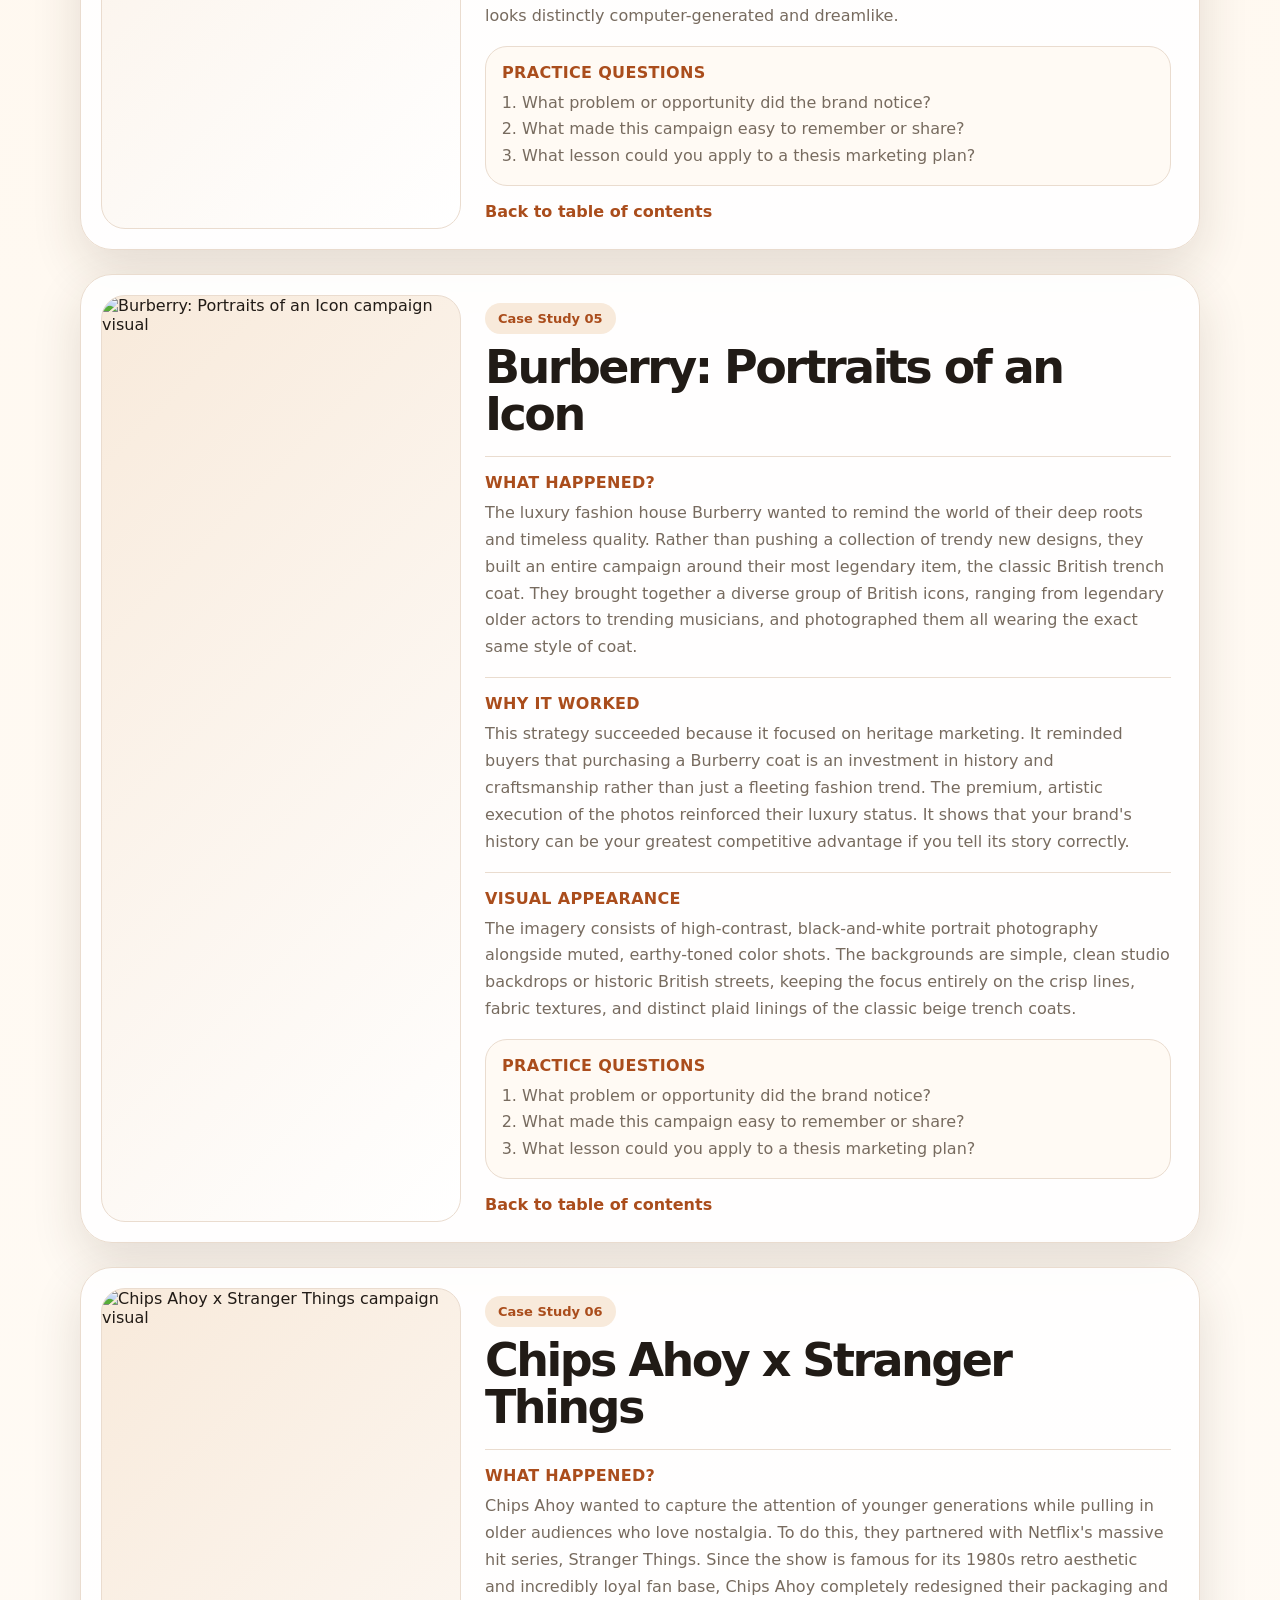
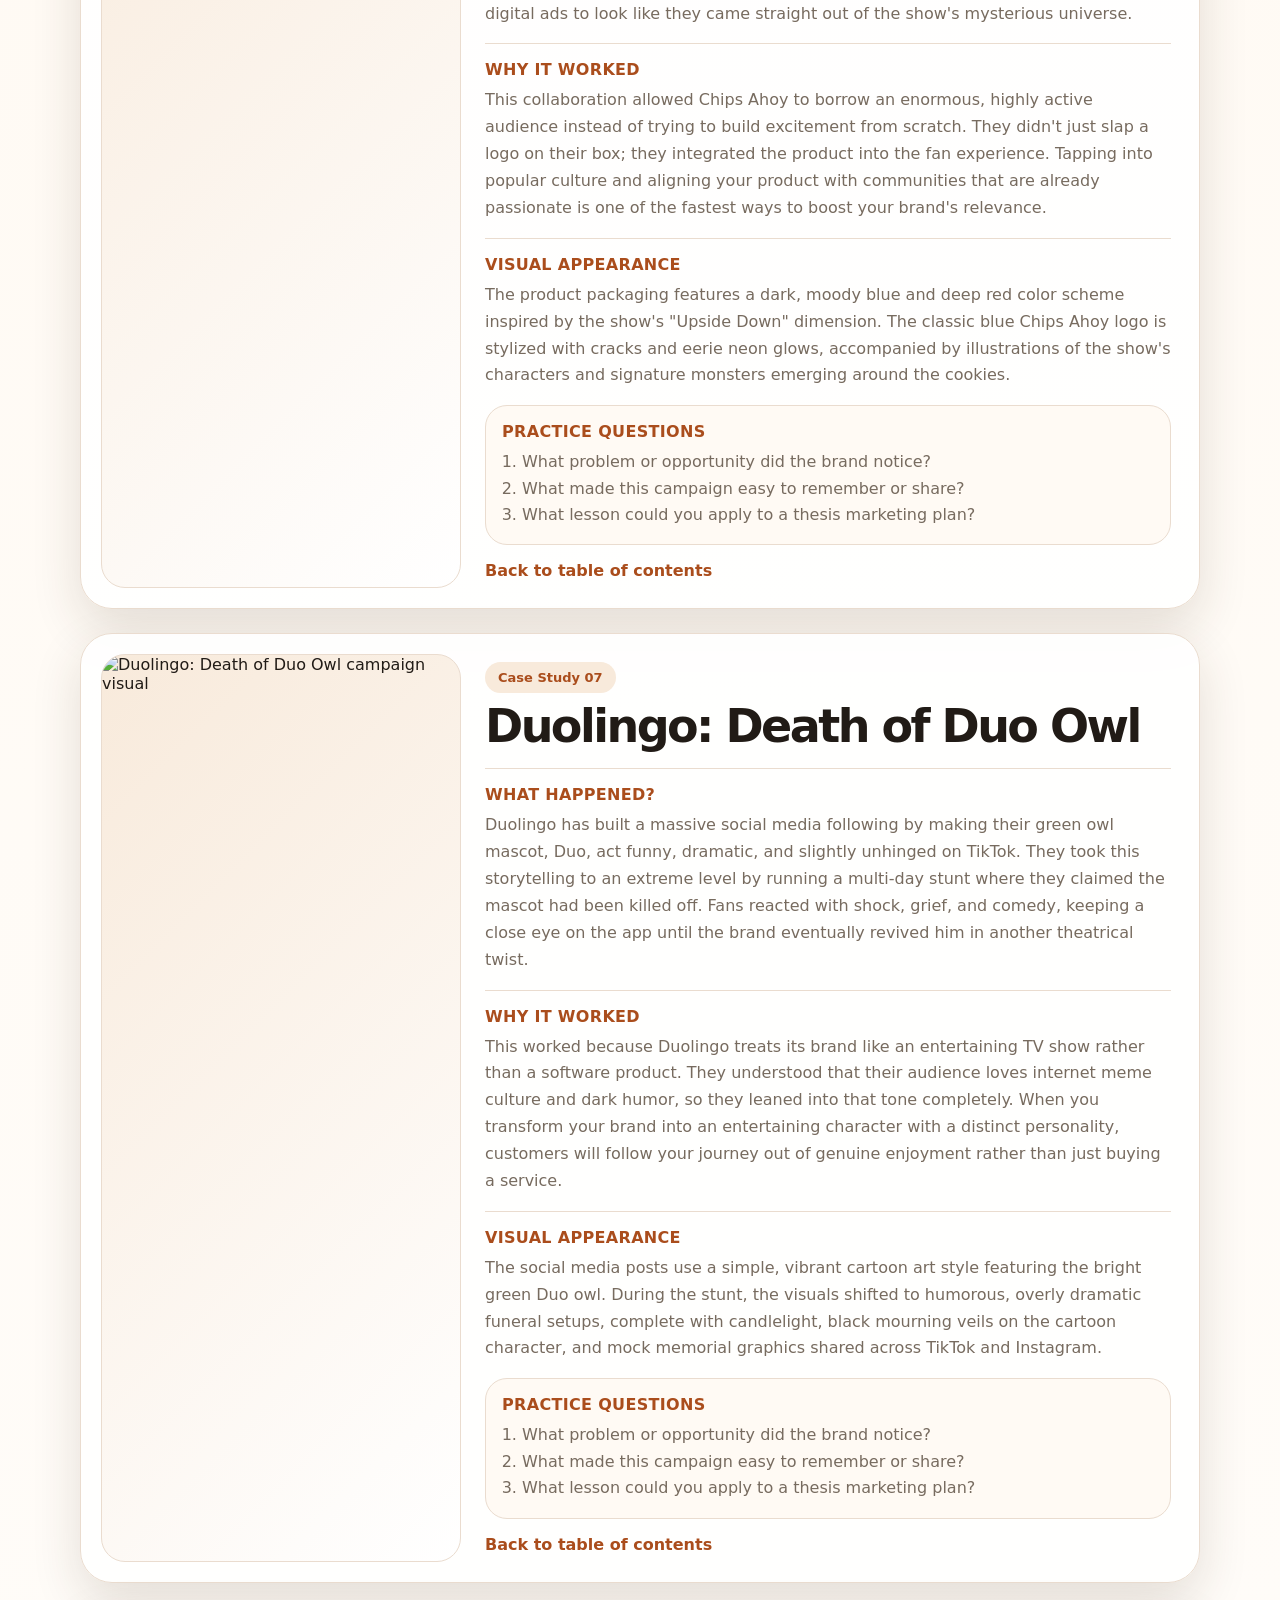
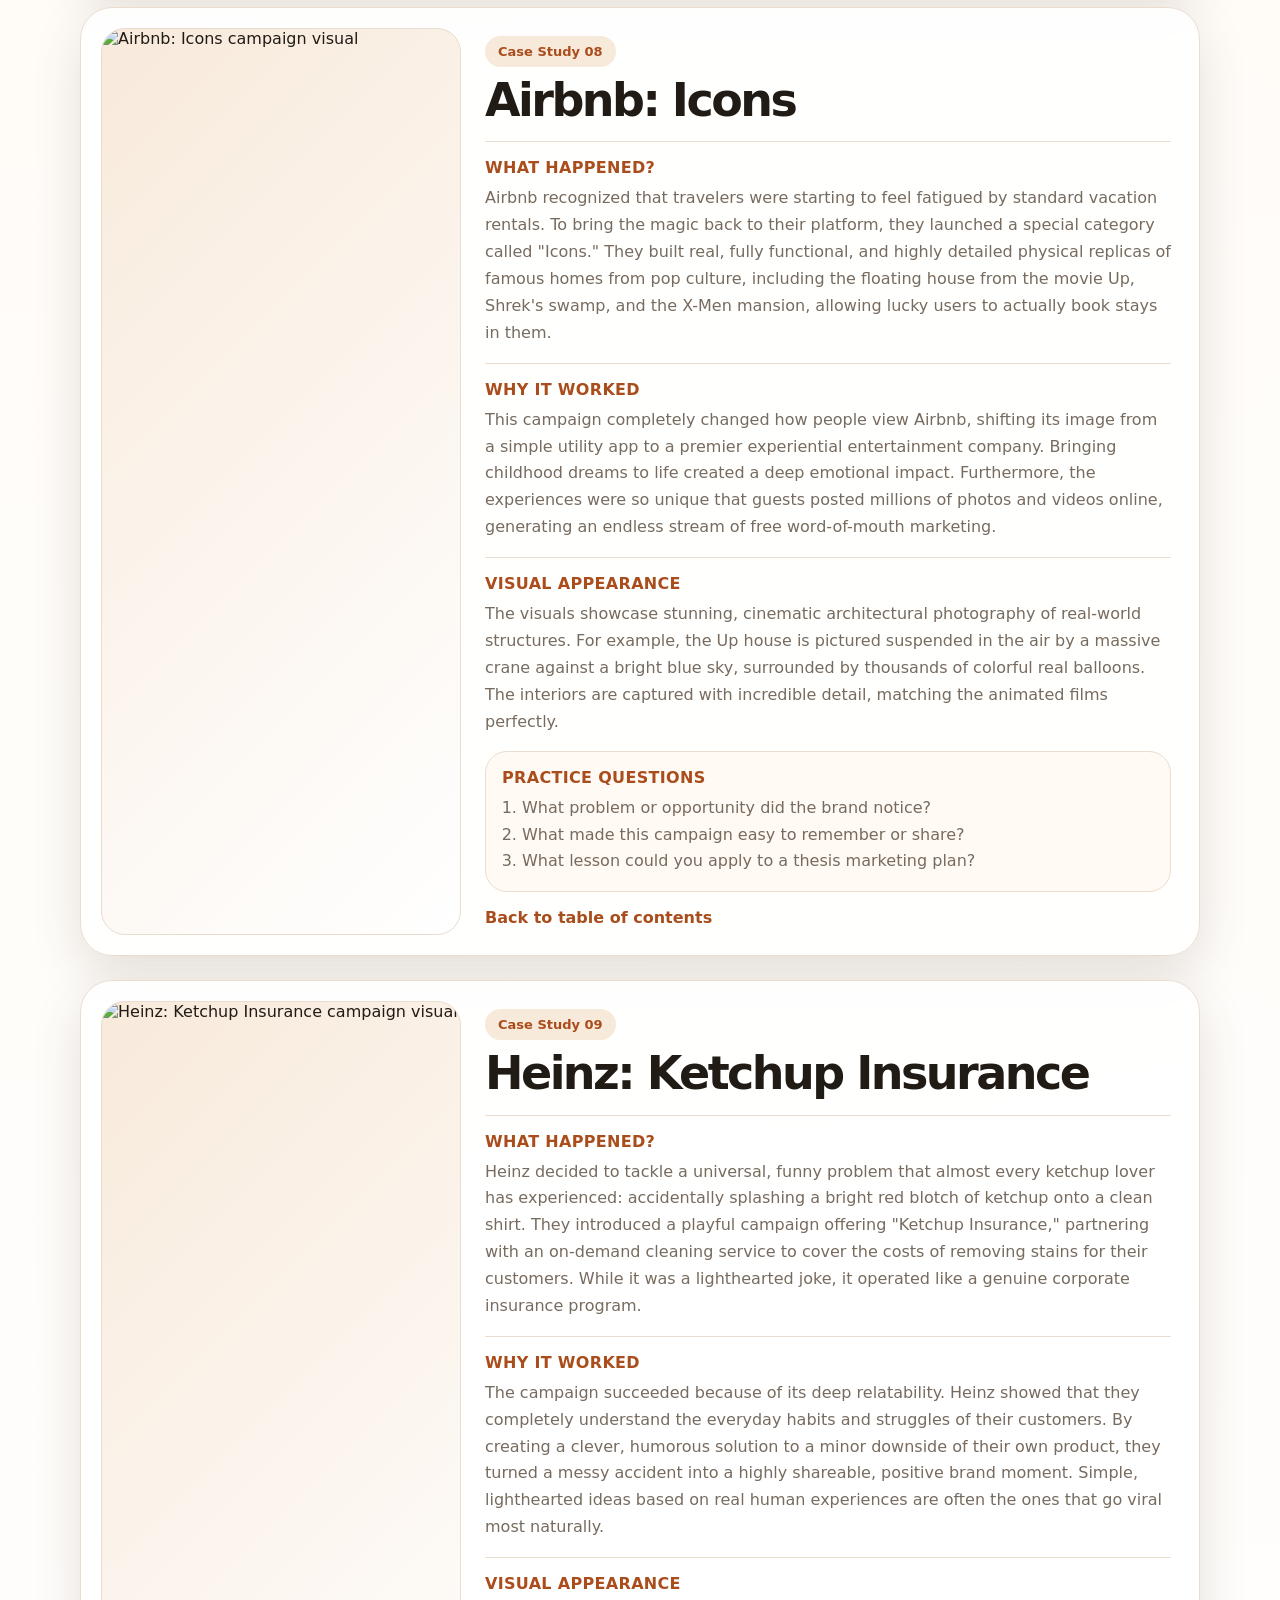
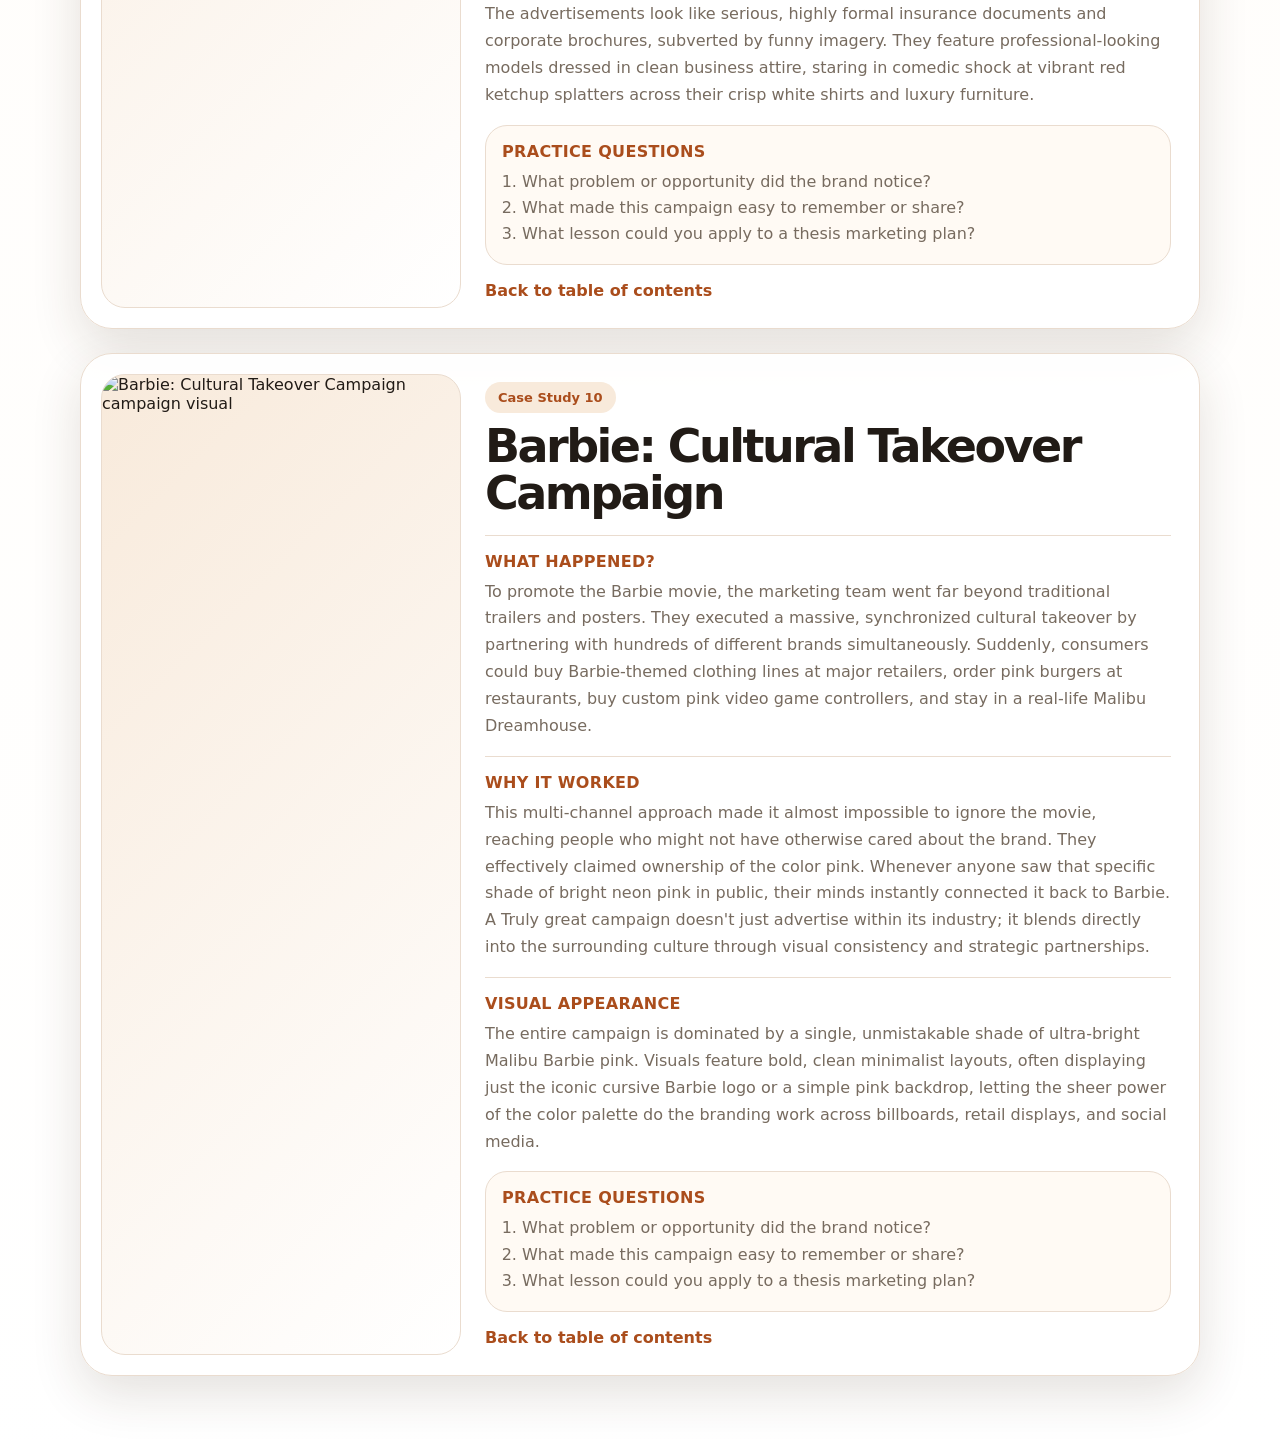
==== commit 9b5f7f3a: "Add files via upload" ====
--- a/casestudy.html
+++ b/casestudy.html
@@ -71,6 +71,11 @@
     .questions ol { margin: 0 0 0 20px; padding: 0; color: var(--muted); line-height: 1.65; }
     .back-top { display: inline-block; margin-top: 16px; color: var(--accent-dark); font-weight: 800; text-decoration: none; }
     .back-top:hover { text-decoration: underline; }
+
+    .lang-switch { display: inline-flex; align-items: center; gap: 6px; border: 1px solid var(--line); background: rgba(255,255,255,.86); border-radius: 999px; padding: 5px; box-shadow: 0 8px 20px rgba(63,39,20,.07); }
+    .lang-switch button { border: 0; background: transparent; color: var(--muted); border-radius: 999px; padding: 8px 11px; cursor: pointer; font-weight: 850; line-height: 1; }
+    .lang-switch button:hover, .lang-switch button:focus-visible { color: var(--accent-dark); outline: none; }
+    .lang-switch button.active { background: var(--accent); color: #fff; }
     @media (max-width: 860px) {
       .topbar { align-items: flex-start; flex-direction: column; }
       .toc { grid-template-columns: 1fr; }
@@ -86,19 +91,23 @@
       <div class="brand">
         <img class="logo-img" src="la-logo.jpg" alt="La logo" />
         <div>
-          <h1>Learn with La</h1>
-          <p>Marketing English • Case studies • Critical thinking</p>
+          <h1 data-i18n="learnWithLa">Learn with La</h1>
+          <p data-i18n="caseHeaderSub">Marketing English • Case studies • Critical thinking</p>
         </div>
       </div>
-      <div class="case-nav"><a class="nav-link" href="index.html">Home</a><a class="nav-link" href="section.html">Section</a></div>
+      <div class="case-nav"><a class="nav-link" href="index.html" data-i18n="home">Home</a><a class="nav-link" href="section.html" data-i18n="section">Section</a></div>
+      <div class="lang-switch" role="group" aria-label="Language" data-i18n-attr="aria-label:langLabel">
+        <button type="button" data-set-lang="en">🇺🇸 EN</button>
+        <button type="button" data-set-lang="vi">🇻🇳 VI</button>
+      </div>
     </div>
 
     <header class="hero-card">
-      <div class="eyebrow">Case Study Library</div>
-      <h1 class="page-title">Marketing campaigns worth discussing.</h1>
-      <p class="subtitle">Use these short case studies to practice Marketing English, explain campaign logic, and answer professor-style questions with clearer reasoning.</p>
-      <div class="note">Speaking tip: for each case, answer the practice questions using PREP: Point → Reason → Example → Point.</div>
-      <nav class="toc" aria-label="Table of contents">
+      <div class="eyebrow" data-i18n="caseLibrary">Case Study Library</div>
+      <h1 class="page-title" data-i18n="caseTitle">Marketing campaigns worth discussing.</h1>
+      <p class="subtitle" data-i18n="caseSubtitle">Use these short case studies to practice Marketing English, explain campaign logic, and answer professor-style questions with clearer reasoning.</p>
+      <div class="note" data-i18n="caseNote">Speaking tip: for each case, answer the practice questions using PREP: Point → Reason → Example → Point.</div>
+      <nav class="toc" aria-label="Table of contents" data-i18n-attr="aria-label:tableOfContents">
         <a class="toc-card" href="#burger-king-reclaim-the-flame"><span>01</span><strong>Burger King: Reclaim the Flame</strong></a><a class="toc-card" href="#mcdonald-s-viral-ceo-moment"><span>02</span><strong>McDonald&#x27;s: Viral CEO Moment</strong></a><a class="toc-card" href="#connecticut-tourism-pizza-capital-of-the-us"><span>03</span><strong>Connecticut Tourism: Pizza Capital of the US</strong></a><a class="toc-card" href="#svedka-ai-generated-super-bowl-ad"><span>04</span><strong>Svedka: AI-Generated Super Bowl Ad</strong></a><a class="toc-card" href="#burberry-portraits-of-an-icon"><span>05</span><strong>Burberry: Portraits of an Icon</strong></a><a class="toc-card" href="#chips-ahoy-x-stranger-things"><span>06</span><strong>Chips Ahoy x Stranger Things</strong></a><a class="toc-card" href="#duolingo-death-of-duo-owl"><span>07</span><strong>Duolingo: Death of Duo Owl</strong></a><a class="toc-card" href="#airbnb-icons"><span>08</span><strong>Airbnb: Icons</strong></a><a class="toc-card" href="#heinz-ketchup-insurance"><span>09</span><strong>Heinz: Ketchup Insurance</strong></a><a class="toc-card" href="#barbie-cultural-takeover-campaign"><span>10</span><strong>Barbie: Cultural Takeover Campaign</strong></a>
       </nav>
     </header>
@@ -407,5 +416,6 @@
       </article>
     </main>
   </div>
+  <script src="lang.js"></script>
 </body>
 </html>
